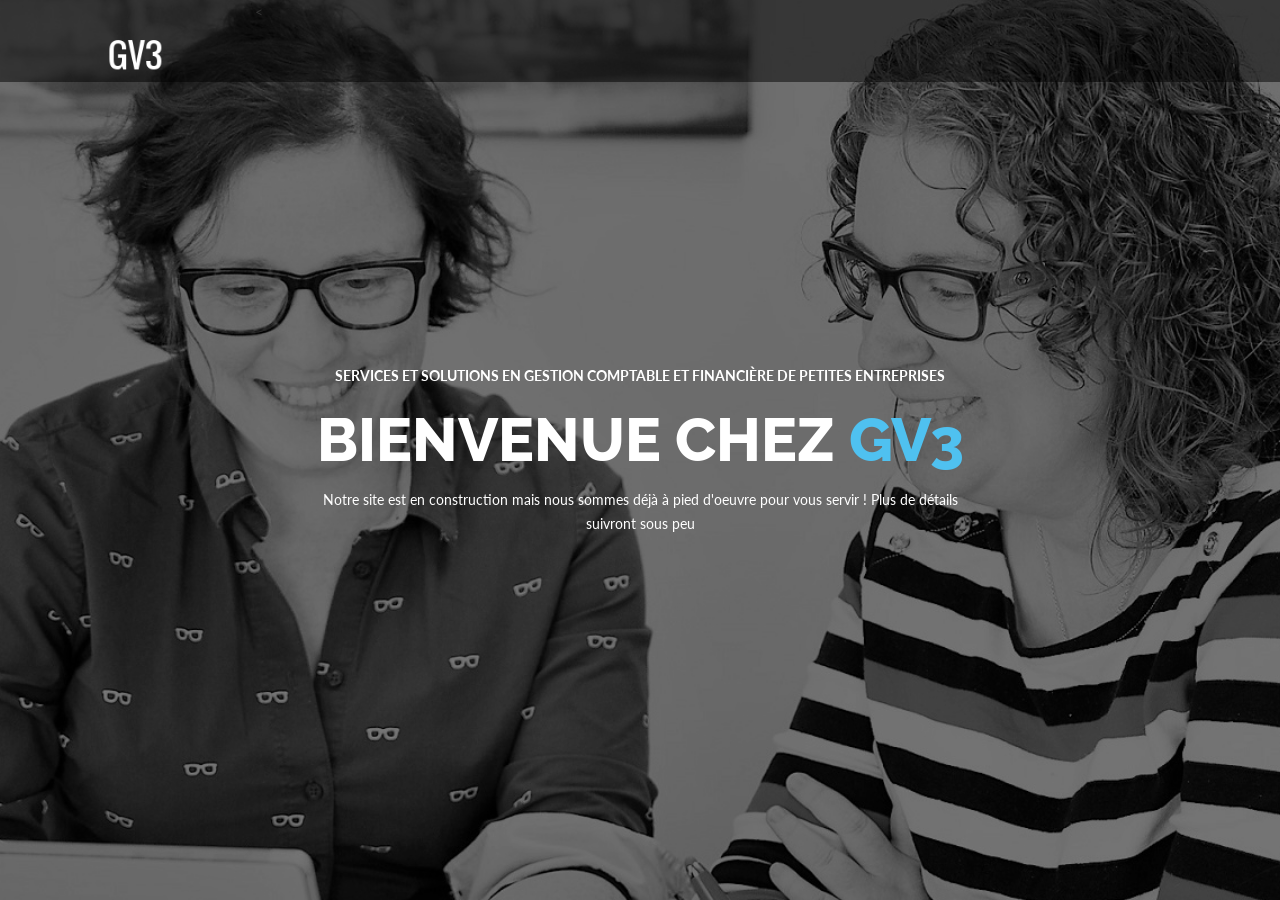
==== index.html @ 59a81e78 "Initial commit — site GV3 existant (template Corpex) Co-authored-by: Cursor <cursoragent@cursor.com>" ====
<!doctype html>
<html class="no-js" lang="en">

<head>
    <meta charset="utf-8">
    <meta http-equiv="x-ua-compatible" content="ie=edge">
    <title>GV3</title>
    <meta name="description" content="">
    <meta name="viewport" content="width=device-width, initial-scale=1">
    <!-- favicon -->
    <link rel='shortcut icon' type='image/x-icon' href='images/logo/favicon.ico' />
    <link rel="apple-touch-icon" href="apple-touch-icon.png">
    <!-- Place favicon.ico in the root directory -->
    <!-- All css files are included here. -->
    <!-- Bootstrap fremwork main css -->
    <link rel="stylesheet" href="css/bootstrap.min.css">
    <!-- This core.css file contents all plugings css file. -->
    <link rel="stylesheet" href="css/core.css">
    <!-- icofont -->
    <link rel="stylesheet" href="css/icofont.css">
    <!-- Theme shortcodes/elements style -->
    <link rel="stylesheet" href="css/shortcode/shortcodes.css">
    <!-- Theme main style -->
    <link rel="stylesheet" href="style.css">
    <!-- Responsive css -->
    <link rel="stylesheet" href="css/responsive.css">
    <!-- User style -->
    <link rel="stylesheet" href="css/custom.css">
    <!-- Modernizr JS -->
    <script src="js/vendor/modernizr-2.8.3.min.js"></script>
</head>

<body>
    <!--[if lt IE 8]>
        <p class="browserupgrade">You are using an <strong>outdated</strong> browser. Please <a href="http://browsehappy.com/">upgrade your browser</a> to improve your experience.</p>
    <![endif]-->  

    <!-- Body main wrapper start -->
    <div class="wrapper">
        <!-- Start of header area -->
        <header id="header" class="top-header-area transparent-header headroom headroom--pinned">
            <div class="header-area">
                <div class="container hidden-xs">
                    <div class="row hidden-xs">
                        <div class="col-md-2 col-sm-12">
                            <div class="logo">
                                <a href="index.html"><img src="images/logo/1.png" alt="logo"></a>
                            </div>
                        </div>
                        <div class="col-md-8 col-sm-10">
                            <
                <!-- mobile-menu-area start -->
                <div class="mobile-menu-area hidden-md hidden-lg hidden-sm">
                    <div class="fluid-container">
                        <div class="mobile-menu clearfix">
                            <nav id="mobile_dropdown">
                                <ul>
                                    <li><a href="index.html">Home</a>
                                        <ul>
                                            <li><a href="index-animation-text-2.html">animation text 2</a></li>
                                            <li><a href="index-animation-text.html">animation text</a></li>
                                            <li><a href="index-fixed-img.html">fixed img</a></li>
                                            <li><a href="index-parallax.html">parallax</a></li>
                                            <li><a href="index-youtube-video-bg-overlay.html">youtube video bg overlay</a></li>
                                            <li><a href="index-youtube-video-bg.html">youtube video bg</a></li>
                                        </ul>
                                    </li>
                                    <li><a href="blog-details.html">blog</a>
                                        <ul>
                                            <li><a href="blog-grid.html">blog grid</a>
                                                <ul>
                                                    <li><a href="blog-four-column.html">blog four column</a></li>
                                                    <li><a href="blog-three-column.html">blog three column</a></li>
                                                    <li><a href="blog-two-column.html">blog two column</a></li>
                                                </ul>
                                            </li>
                                            <li><a href="blog-details.html">blog details</a>
                                                <ul>
                                                    <li><a href="blog-details-both-sidebar.html">blog details both sidebar</a></li>
                                                    <li><a href="blog-details-full-width.html">blog details full width</a></li>
                                                    <li><a href="blog-details-left-sidebar.html">blog details left sidebar</a></li>
                                                    <li><a href="blog-details-right-sidebar.html">blog details right sidebar</a></li>
                                                </ul>
                                            </li>
                                        </ul>
                                    </li>
                                    <li><a href="#">Pages</a>
                                        <ul>
                                            <li><a href="about.html">ABOUT US</a></li>
                                            <li><a href="portfolio.html">PORTFOLIO</a></li>
                                            <li><a href="blog-grid.html">blog grid</a></li>
                                            <li><a href="blog-details.html">BLOG details</a></li>
                                            <li><a href="contact.html">CONTACT</a></li>
                                            <li><a href="contact-2.html">contact 2</a></li>
                                            <li><a href="about.html">about</a></li>
                                            <li><a href="service.html">service</a></li>
                                        </ul>
                                    </li>
                                    <li><a href="portfolio.html">Portfolio</a>
                                        <ul>
                                            <li><a href="portfolio-two-column.html">2 Columns</a></li>
                                            <li><a href="portfolio-three-column.html">3 Columns</a></li>
                                            <li><a href="portfolio-four-column.html">4 Columns</a></li>
                                            <li><a href="portfolio.html">portfolio</a></li>
                                        </ul>                                   
                                    </li>
                                    <li><a href="contact.html">Contact</a>
                                        <ul>
                                            <li><a href="contact-2.html">contact 2</a></li>
                                        </ul>
                                    </li>
                                </ul>
                            </nav>
                        </div>  
                    </div>
                </div>
                <!-- mobile-menu-area end --> 
            </div>
        </header>
        <!-- End of header area -->
        <!-- Start of slider area -->
        <div id="cx-slider" class="cx-slider-area">
            <div class="cx-sliders fixed-img-slider">
                <div class="single-slider height-100 sbg-3" data-black-overlay="4">
                    <div class="slider-content">
                        <div class="container">
                            <div class="row">
                                <div class="col-md-12">
                                    <div class="slide-content text-center text-white">
                                        <h4>SERVICES ET SOLUTIONS EN GESTION COMPTABLE ET FINANCI&Egrave;RE DE PETITES ENTREPRISES</h4>
                                        <h1>BIENVENUE CHEZ<span class="text-theme"> GV3</span></h1>
                                        <p>Notre site est en construction mais nous sommes d&eacute;j&agrave; &agrave; pied d'oeuvre pour vous servir ! Plus de d&eacute;tails suivront sous peu</p>
                                        
                                    </div>
                                </div>
                            </div>
                        </div>
                    </div>
                </div>
            </div>
            
        <!-- End of slider area -->
        
        
    </div>
    <!-- Body main wrapper end -->
    <!-- End footer content area -->
    <!-- Start back to top area -->
    <div class="hidden-xs" id="back-top"><i class="fa fa-angle-up"></i></div>
    <!-- Placed js at the end of the document so the pages load faster -->
    <!-- jquery latest version -->
    <script src="js/vendor/jquery-1.12.1.min.js"></script>
    <!-- Bootstrap framework js -->
    <script src="js/bootstrap.min.js"></script>
    <!-- All js plugins included in this file. -->
    <script src="js/plugins.js"></script>
    <!-- owl carousel -->
    <script src="js/owl.carousel.min.js"></script>
    <!-- elevateZoom -->
    <script src="js/jquery.elevateZoom-3.0.8.min.js"></script>
    <!-- headroom js -->
    <script src="js/headroom.js"></script>
    <script src="js/jQuery.headroom.js"></script>
    <!-- waypoints js -->
    <script src="js/waypoints.min.js"></script>
    <!-- Main js file that contents all jQuery plugins activation. -->
    <script src="js/main.js"></script>

</body>

</html>
---- css/core.css ----
/*------------------------------------------------------------------------------

	Template Name: Corpex - Corporate HTML Template 
    Template URI: http://hastech.com
    Description: This is Corporate template
    Author: hastech
    Author URI: http://hastech.com
    Version: 1.0

	Note: This core style file includes all external plugins css file.

-------------------------------------------------------------------------------*/

@import url("font-awesome.min.css");
@import url("plugins/animate.css");
@import url("plugins/meanmenu.css");
@import url("plugins/jquery.yu2fvl.css");
@import url("plugins/jquery.mb.YTPlayer.min.css");
@import url("plugins/animate-slider.css");
@import url("plugins/meanmenu.css");
@import url("shortcode/default.css");
@import url('https://fonts.googleapis.com/css?family=Lato:300,300i,400,700|Raleway:400,400i,500,600,700,800');

@import url("plugins/owl.carousel.css");
@import url("plugins/owl.theme.default.min.css");
---- css/shortcode/shortcodes.css ----
/*

Template:  
Author: 
Version: 1
Design and Developed by: 

Note: This is Short code style file. All Short code related style included in this file. 

*/

@import url("header.css");
@import url("slider.css");
@import url("footer.css");
---- style.css ----
/*-----------------------------------------------------------------------------------

    Template Name: Corpex - Corporate HTML Template 
    Template URI: http://hastech.com
    Description: This is Corporate template
    Author: hastech
    Author URI: http://hastech.com
    Version: 1.0

-----------------------------------------------------------------------------------
    
    CSS INDEX
    ===================
  01. Promo Style
  02. Breadcrumb Style
  03. Header area
  04. Search Area
  05. Animation Single
  06. Subscribe Area
  07. Portfolio Area
  08. Funfact Area
  09. Team Area
  10. Testimonial Area
  11. Brand Area
  12. Priceing Table
  13. Video Bg Area
  14. Blog Area
  15. Our Contact Area
  16. Quality Area
  18. Blog Details
  19. Contact Style 2




-----------------------------------------------------------------------------------*/

/*
    font-family: 'Lato', sans-serif;
    font-family: 'Raleway', sans-serif;
*/


/*----------------------------------------
  01. Promo Style
----------------------------------------*/
@media (min-width:1220px){.container{width:1200px}}
.single-promo i{
  color: #00a9da;
  display: block;
  font-size: 30px;
  font-weight: normal;
  margin-bottom: 20px;
}
.single-promo h3 {
  padding-bottom: 15px;
  position: relative;
}
.single-promo h3::before {
  background: #00a9da none repeat scroll 0 0;
  bottom: 0;
  content: "";
  height: 2px;
  position: absolute;
  width: 70px;
}
.single-promo.text-center h3::before {
  left: 0;
  right: 0;
  margin: auto;
}
.single-promo.text-right h3::before {
  left: auto;
  right: 0; 
}
.cd-headline span b{
  font-weight: 800;
  text-transform: uppercase;
}
/*Call to action*/
.action-box-button a.button span {
  font-size: 13px;
  padding: 11px 12px;
}
/*--------------------
  02. Breadcrumb Style
---------------------*/
.breadcrumb-list > li {
  display: inline-block;
  float: none;
  margin-left: 22px;
  position: relative;
}
.breadcrumb-list > li::after {
  color: #ffffff;
  content: "/";
  left: -14px;
  position: absolute;
  top: 2px;
}
.breadcrumb-list > li:first-child {
  margin-left: 0;
}
.breadcrumb-list > li:first-child::after {
  content: "";
}
.breadcrumb-list > li > a {
  color: #ffffff;
}
/*------------------------------------
  Custom content all   
 ------------------------------------*/
.boxed-layout .wrapper {
  box-shadow: -3px 0 50px -2px rgba(0, 0, 0, 0.14);
  margin: auto;
  position: relative;
  width: 1240px;
}
.boxed-layout .sticky {
  left: auto;
  margin: auto;
  width: 1240px;
}
/*------------
  03. Header area
---------------*/
.logo a {
  display: block;
  margin-top: 25px;
}
/*----------------
  04. Search Area
---------------------*/
.service-inner i {
  color: #4fc1f0;
  font-size: 42px;
  line-height: 32px;
  margin-bottom: 10px;
}
.service-inner h3 {
  color: #3e3e3e;
  font-family: raleway;
  font-size: 14px;
  font-weight: 700;
  line-height: 30px;
  margin-bottom: 0;
  margin-top: 10px;
  padding: 10px 0 5px;
  text-transform: uppercase;
}
.service-inner {
  position: relative;
  z-index: 1;
  padding: 45px 25px 32px;
}
.single-service {
  background: rgba(0, 0, 0, 0.03) none repeat scroll 0 0;
  margin: 15px 0;
  transition: all 0.3s ease 0s;
}
.single-service:hover{
  background: #4fc1f0 none repeat scroll 0 0;
  transition: 0.3s;
}
.single-service i , .single-service h3 , .single-service p{
  transition: 0.3s;
}
.single-service:hover i , .single-service:hover h3 , .single-service:hover p{
  color: #fff;
}
.service-inner::before {
  background: rgba(0, 0, 0, 0) url("images/icons/portfolio-arow-3.png") no-repeat scroll 0 0 / 100% auto;
  content: "";
  height: 30px;
  left: 15px;
  opacity: 0;
  position: absolute;
  right: 15px;
  top: 0px;
  transition: all 0.3s ease 0s;
}
.service-inner::after {
  background: rgba(0, 0, 0, 0) url("images/icons/portfolio-arow-4.png") no-repeat scroll 0 0 / 100% auto;
  content: "";
  height: 30px;
  left: 15px;
  opacity: 0;
  position: absolute;
  right: 15px;
  bottom:-15px;
  transition: all 0.3s ease 0s;
}
.single-service:hover .service-inner::before{
  top: 15px;
  opacity: 1;
}
.single-service:hover .service-inner::after{
  bottom: 2px;
  opacity: 1;
}
.cx-services{
  margin-top: 20px;
  margin-bottom: 35px;
}
/*End Service area*/
/*---------------------
  05. Animation Single
-----------------------*/
.desert-banner{
  position: relative;
}
.desert-banner::before, .desert-banner::after {
  bottom: 15px;
  content: "";
  left: 15px;
  position: absolute;
  right: 15px;
  top: 15px;
  transition: transform 0.4s ease 0s, -webkit-transform 0.4s ease 0s;
}
.desert-banner:before {
  border-bottom: 1px solid #ffffff;
  border-top: 1px solid #ffffff;
  -webkit-transform: scale(0, 1);
  transform: scale(0, 1);
}
.desert-banner:hover:before {
  z-index: 12;
}
.desert-banner:hover:after {
  z-index: 22;
}
.desert-banner:hover:before,
.desert-banner:hover:after {
  opacity: 1;
  -ms-filter: "progid:DXImageTransform.Microsoft.Alpha(Opacity=100)";
  -webkit-transform: scale(1);
  transform: scale(1);
}
.desert-banner:after {
  border-left: 1px solid #ffffff;
  border-right: 1px solid #ffffff;
  -webkit-transform: scale(1, 0);
  transform: scale(1, 0);
}
/*new */
.desert-banner-remov{
  position: relative;
  z-index: 99;
}
.desert-banner-remov::before, .desert-banner-remov::after{
  bottom: 15px;
  content: "";
  left: 15px;
  position: absolute;
  right: 15px;
  top: 15px;
  transition: transform 0.4s ease 0s, -webkit-transform 0.4s ease 0s;
}
.desert-banner-remov:after {
  border-left: 1px solid #4fc1f0;
  border-right: 1px solid #4fc1f0;
  -webkit-transform: scale(1, 0);
  transform: scale(1, 0);
  z-index: 99;
}
.desert-banner-remov:before {
  border-bottom: 1px solid #4fc1f0;
  border-top: 1px solid #4fc1f0;
  -webkit-transform: scale(0, 1);
  transform: scale(0, 1);
}
.desert-banner-remov:hover::before {
  opacity: 1;
  transform: scale(0.88, 1);
  z-index: 100;
}
.desert-banner-remov:hover:after{
  opacity: 1;
  transform: scale(1, 0.84);
  z-index: 100;
}
.cx-single-skill .progress {
  background: #c1c1c1 none repeat scroll 0 0;
  border-radius: 3px;
  box-shadow: none;
  height: 10px;
  margin-bottom: 8px;
  overflow: visible;
}
.cx-single-skill {
  overflow: hidden;
}

.cx-single-skill .pen-lable {
  color: #3e3e3e;
  font-family: lato;
  font-weight: 700;
  line-height: 24px;
  position: absolute;
  right: 0;
  top: -28px;
  font-size: 12px;
}
.cx-single-skill .progress-bar{
  background-color: #4fc1f0;
  border-radius: 3px;
  box-shadow: none;
  position: relative;
}
.cx-skill h3 {
  font-size: 24px;
  font-weight: 800;
  line-height: 24px;
  margin-bottom: 20px;
  padding-bottom: 20px;
  text-transform: uppercase;
}
.cx-single-skill p {
  font-family: raleway;
  font-size: 14px;
  font-style: normal;
  font-weight: 800;
  line-height: 24px;
  margin-bottom: 6px;
}
.cx-skill-inner .cx-single-skill + .cx-single-skill {
  margin-top: 17px;
}
.cx-about-info h3 {
  font-family: raleway;
  font-size: 24px;
  font-weight: 800;
  line-height: 24px;
  margin-bottom: 20px;
  margin-top: -3px;
  text-transform: uppercase;
}
.cx-about-info p {
  font-size: 14px;
  font-style: normal;
  line-height: 24px;
  margin-bottom: 35px;
}

/*--------------------
  06. Subscribe Area
----------------------*/
.cx-sub-form-wrap form input[type="email"] {
  background: transparent none repeat scroll 0 0;
  border: 1px solid #a5a5a5;
  color: #3e3e3e;
  font-family: lato;
  font-style: italic;
  font-weight: 300;
  height: 45px;
  line-height: 45px;
  padding: 0 200px 0 30px;
  width: 100%;
}
.cx-sub-form-wrap form input[type="submit"] {
  background: #4fc1f0 none repeat scroll 0 0;
  border: medium none;
  color: #fff;
  font-size: 14px;
  height: 45px;
  padding: 0 45px;
  position: absolute;
  right: 0;
  text-transform: uppercase;
  top: 0;
}
.cx-sub-form-wrap form {
  position: relative;
}
.cx-sub-form-wrap {
  padding: 0 70px;
}
/*Social share area*/
.social-wrap ul li a {
  border: 1px solid #999999;
  color: #3e3e3e;
  display: block;
  font-size: 24px;
  height: 40px;
  line-height: 40px;
  width: 40px;
  text-align: center;
}
.social-wrap ul li a:hover {
  border: 1px solid #4fc1f0;
  background: #4fc1f0;
  color: #fff;
}
.social-wrap ul li {
  display: inline-block;
  margin: auto 38px;
}
.social-wrap ul li:first-child {
  margin-left: 0;
}
.social-wrap ul li:last-child {
  margin-right: 0;
}
/*---------------------
  07. Portfolio Area
----------------------*/
.cx-portfolio {
  position: relative;
  transition: all 0.3s ease 0s;
}
.cx-portfolio-inner .col-md-3 {
  margin-bottom: 30px;
}
.cx-portfolio-inner .col-md-6 {
  margin-bottom: 30px;
}
.cx-portfolio:hover {
  box-shadow: 0 2px 6px 1px rgba(0, 0, 0, 0.16), 0 2px 10px 0 rgba(0, 0, 0, 0.12);
}
.cx-port-back {
  background: rgba(80, 193, 240, 0.6) none repeat scroll 0 0;
  height: 100%;
  left: 0;
  opacity: 0;
  position: absolute;
  text-align: center;
  top: 0;
  transition: all 0.3s ease 0s;
  visibility: hidden;
  width: 100%;
}
.cx-portfolio:hover .cx-port-back{
  opacity: 1;
  visibility: visible;
}
.cx-port-inner {
  left: 0;
  margin: auto;
  position: absolute;
  right: 0;
  top: 50%;
  transform: translateY(-50%) scale(0.5);
  transition: all 0.3s ease 0s;
  opacity: 0;
}
.cx-portfolio:hover .cx-port-inner{
  transform: translateY(-50%) scale(1);
  opacity: 1;
}  
.cx-port-action a {
  background: #fff none repeat scroll 0 0;
  display: inline-block;
  font-size: 18px;
  height: 40px;
  line-height: 40px;
  margin: auto 5px;
  width: 40px;
}
.cx-port-action a:hover {
  background: #4FC1F0 none repeat scroll 0 0;
  color: #fff;
}
.cx-port-inner p {
  color: #fff;
  font-family: raleway;
  font-weight: 600;
  margin-bottom: 0;
  margin-top: 20px;
  text-transform: uppercase;
}
.cx-port-arrow::before {
  background: rgba(0, 0, 0, 0) url("images/icons/portfolio-arow-3.png") no-repeat scroll 0 0 / 100% auto;
  content: "";
  height: 30px;
  left: 15px;
  opacity: 0;
  position: absolute;
  right: 15px;
  top: 0px;
  transition: all 0.3s ease 0s;
}
.cx-port-arrow::after {
  background: rgba(0, 0, 0, 0) url("images/icons/portfolio-arow-4.png") no-repeat scroll 0 0 / 100% auto;
  content: "";
  height: 30px;
  left: 15px;
  opacity: 0;
  position: absolute;
  right: 15px;
  bottom:-15px;
  transition: all 0.3s ease 0s;
}
.cx-portfolio:hover .cx-port-arrow::before{
  top: 15px;
  opacity: 1;
}
.cx-portfolio:hover .cx-port-arrow::after{
  bottom: 2px;
  opacity: 1;

}
.cx-portfolio-inner .col-md-4 {
  margin-bottom: 30px;
}
.cx-port-filter-nav li {
  color: #3e3e3e;
  display: inline-block;
  font-size: 12px;
  height: 40px;
  line-height: 40px;
  padding: 0 22px;
  text-transform: uppercase;
  cursor: pointer;
  transition: 0.3s;
}
.cx-port-filter-nav {
  border: 1px solid #ddd;
  display: inline-block;
}
.cx-port-filter-nav li + li {
  border-left: 1px solid #ddd;
}
.cx-port-filter-nav li:hover, .cx-port-filter-nav li.is-checked{
  color: #4fc1f0;
}
/*  pagination
-----------------*/
.cx-pagination > li > a:hover , .cx-pagination > li > a:focus {
  background-color: #00aeef;
  border-color: #00aeef;
  color: #fff;
  z-index: 2;
}
.cx-pagination > li:first-child > a{
  margin-left: 0;
}
.cx-pagination > .active > a , .cx-pagination > .active > a:hover, .cx-pagination > .active > a:focus{
  background-color: #00aeef;
  border-color: #00aeef;
  color: #fff;
  cursor: default;
  z-index: 3;
}
.cx-pagination > li{
    display: inline-block;
}
.cx-pagination > li > a {
  background-color: #fff;
  border: 1px solid #00aeef;
  color: #555555;
  display: block;
  font-family: lato;
  font-size: 12px;
  font-weight: 400;
  height: 30px;
  line-height: 27px;
  margin: 0 5px;
  text-align: center;
  text-transform: uppercase;
  width: 30px;
}
/* End pagination
------------------*/
.cx-bradcaump-area {
  padding-bottom: 147px;
  padding-top: 180px;
}
.brd-separetor {
  padding: 0 3px;
}
/*---------------------
  08. Funfact Area
----------------------*/
.single-fact .fact-icon i {
  color: #4fc1f0;
  font-size: 50px;
}
.single-fact .fact-icon {
  margin-bottom: 30px;
}
.single-fact .fact-count .count {
  color: #3e3e3e;
  font-family: lato;
  font-size: 30px;
  font-weight: 700;
  line-height: 24px;
  margin-bottom: 20px;
}
.single-fact p {
  color: #3e3e3e;
  font-size: 12px;
  line-height: 13px;
  text-transform: uppercase;
  font-family: raleway;
  font-weight: 700;
}
/*------------------
  End funfact-area
---------------------*/
/*-----------------
  09. Team Area
-------------------*/
.cx-team-front {
  position: relative;
}
.team-front-title {
  background: #f7f7f7 none repeat scroll 0 0;
  bottom: 0;
  left: 0;
  padding: 28px 0 25px;
  position: absolute;
  text-align: center;
  transition: all 0.3s ease 0s;
  width: 100%;
  transform: translateY(2px);
  visibility: visible;
  opacity: 1;
}
.single-team:hover .team-front-title {
  transform: translateY(91px);
  visibility: hidden;
  opacity: 0;
}
.single-team{
  overflow: hidden;
}
.team-front-title h4, .team-back-title h4 {
  font-size: 12px;
  text-transform: uppercase;
  margin-top: 0;
}
.team-front-title p {
  margin-bottom: 0;
}
.team-front-title h4 a, .team-back-title h4 a{
  color: #3e3e3e;
}
.team-front-title p, .cx-team-back-inner .team-back-title p {
  font-family: raleway;
  font-size: 10px;
  font-weight: 600;
  color: #4fc1f0;
  text-transform: uppercase;
}
.cx-team-back {
  background: rgba(80, 193, 240, 0.6) none repeat scroll 0 0;
  height: 100%;
  left: 0;
  opacity: 0;
  position: absolute;
  text-align: center;
  top: 0;
  transform: translateY(-10%);
  transition: all 0.3s ease 0s;
  visibility: hidden;
  width: 100%;
}
.single-team:hover .cx-team-back {
  transform: translateY(0%);
  opacity: 1;
  visibility: visible;
}
.single-team {
  position: relative;
  transition: 0.3s;
}
.cx-team-back-inner {
  background: #ddd none repeat scroll 0 0;
  position: relative;
  top: 50%;
  transform: translateY(-50%);
}
.cx-team-back-inner::before {
  background: rgba(0, 0, 0, 0) url("images/team/icon/team-arow-1.png") no-repeat scroll 0 0 / 100% auto;
  content: "";
  height: 30px;
  left: 15px;
  opacity: 0;
  position: absolute;
  right: 15px;
  top: 0px;
  transition: all 0.3s ease 0s;
}
.cx-team-back-inner::after {
  background: rgba(0, 0, 0, 0) url("images/team/icon/team-arow-2.png") no-repeat scroll 0 0 / 100% auto;
  content: "";
  height: 30px;
  left: 15px;
  opacity: 0;
  position: absolute;
  right: 15px;
  bottom:-15px;
  transition: all 0.3s ease 0s;
}
.single-team:hover .cx-team-back-inner::before{
  top: 15px;
  opacity: 1;
}
.single-team:hover .cx-team-back-inner::after{
  bottom: 0px;
  opacity: 1;
}
.team-social ul li {
  display: inline-block;
  margin: auto 5px;
}
.team-social ul li a {
  border: 1px solid #e1e1e1;
  color: #aaa;
  display: block;
  height: 30px;
  line-height: 28px;
  text-align: center;
  width: 30px;
}
.team-social ul li a:hover {
  border: 1px solid #e1e1e1;
  color: #4fc1f0;
}
.cx-team-back-inner {
  background: #f7f7f7 none repeat scroll 0 0;
  height: 180px;
  position: relative;
  top: 50%;
  transform: translateY(-50%);
  transition: all 0.3s ease 0s;
}
.single-team:hover .cx-team-back-inner {
  transform: translateY(-50%);
}
.team-back-title {
  margin-bottom: 22px;
}
.single-team:hover {
  box-shadow: 0 2px 6px 1px rgba(0, 0, 0, 0.16), 0 2px 10px 0 rgba(0, 0, 0, 0.12);
}
/* Team Area
----------------------*/
.cx-team-title h2.team-title {
  font-size: 18px;
  font-weight: 800;
  margin-bottom: 12px;
  margin-top: 0;
}
.cx-team-title h5.team-post {
  color: #4fc1f0;
  font-size: 10px;
  font-weight: 600;
  line-height: 20px;
  margin-bottom: 38px;
  margin-top: 0;
  text-transform: uppercase;
}
.cx-team-title p.team-details-1 {
  margin-bottom: 24px;
}
.cx-team-title p.team-details-2 {
  margin-bottom: 48px;
}
.cx-team-title p {
  font-size: 14px;
  font-weight: 400;
}
.social-wrap ul li {
  margin: auto 15px;
}
/* End team-area
--------------------*/
/*---------------------
  10. Testimonial Area
-----------------------*/
.reviewer-thumb {
  background: #4fc1f0 none repeat scroll 0 0;
  border-radius: 100%;
  height: 65px;
  margin: auto;
  padding: 3px;
  width: 65px;
}
.single-testimonial h4 {
  color: #fff;
  font-size: 16px;
  line-height: 24px;
  margin: 15px 0 0;
  text-transform: uppercase;
}
.single-testimonial span {
  color: #57bbe4;
  font-size: 12px;
  text-transform: uppercase;
}
.single-testimonial p {
  color: #fff;
  font-size: 16px;
  font-style: italic;
  font-weight: 300;
  margin-bottom: 0;
  margin-top: 15px;
}
.cx-dot-style.owl-theme .owl-dots .owl-dot span {
  backface-visibility: visible;
  background: #fff none repeat scroll 0 0;
  border-radius: 0px;
  display: block;
  height: 20px;
  margin: 40px 5px 0;
  transition: 0.3s;
  width: 2px;
}
.cx-dot-style.owl-theme .owl-dots .owl-dot.active span {
  background: #4fc1f0 none repeat scroll 0 0;
  transform: scaleY(1.4);
}
/*---------------
  11. Brand Area
-----------------*/
.cx-brand-wrap .col-2{
  width: 100%;
}
.cx-brand-wrap.owl-carousel .owl-item img {
  margin: auto;
  width: inherit;
}
/*------------------
  12. Priceing Table
--------------------*/
.cx-price-head {
  background: #999999 none repeat scroll 0 0;
  padding: 15px 0;
}
.cx-price-title {
  color: #fff;
  font-size: 24px;
  line-height: 24px;
  margin: 0;
  text-transform: uppercase;
}
.cx-price-head {
    background: #999999 none repeat scroll 0 0;
}
.cx-price-box p {
  color: #4fc1f0;
  display: inline-block;
  font-family: lato;
  font-size: 36px;
  font-weight: 700;
  line-height: 24px;
  margin-bottom: 12px;
  position: relative;
}
.cx-price-box p sup {
  font-size: 14px;
  position: absolute;
  right: -9px;
  top: -2px;
}
.cx-price-box {
  background: #4fc1f0 none repeat scroll 0 0;
  border-radius: 100%;
  height: 120px;
  margin: 16px auto auto;
  padding: 2px;
  width: 120px;
}
.cx-price-box span {
  display: block;
  font-weight: 700;
  text-transform: uppercase;
}
.cx-price-box .global-table {
  background: #fff none repeat scroll 0 0;
  border-radius: 100%;
  padding: 6px;
}
.cx-price-box .global-table .global-cell {
  background: #fff none repeat scroll 0 0;
  border: 1px solid #4fc1f0;
  border-radius: 100%;
}
.cx-price-body {
  background: #f7f7f7 none repeat scroll 0 0;
  padding-bottom: 30px;
  padding-top: 75px;
}
.cx-price-head {
  background: #989898 none repeat scroll 0 0;
  height: 120px;
  position: relative;
  z-index: 9;
}
.cx-price-body ul li {
  font-size: 14px;
  line-height: 20px;
  padding: 5px 0;
}
.cx-price-btn {
  background: #fff none repeat scroll 0 0;
  border: medium none;
  color: #333;
  font-family: raleway;
  font-weight: 700;
  height: 50px;
  line-height: 50px;
  margin-top: 30px;
  padding: 0 65px;
  position: relative;
  text-align: center;
  text-transform: uppercase;
  transition: all 0.6s ease 0s;
}
.cx-price-btn::before {
  content: url("images/icons/btn-arrow-1.png");
  left: 0;
  opacity: 1;
  position: absolute;
  right: 0;
  top: -20px;
}
.cx-price-btn::after {
  bottom: -21px;
  content: url("images/icons/btn-arrow-2.png");
  left: 0;
  opacity: 1;
  position: absolute;
  right: 0;
}
.cx-priceing-box:hover .cx-price-btn {
  background: #66ccff;
  color: #fff;
}
.cx-priceing-box:hover .cx-price-btn::before {
  content: url("images/icons/btn-arrow-hover-1.png");
  left: 0;
  opacity: 1;
  position: absolute;
  right: 0;
  top: -8px;
}
.cx-priceing-box:hover .cx-price-btn::after {
  bottom: -9px;
  content: url("images/icons/btn-arrow-hover-2.png");
  left: 0;
  opacity: 1;
  position: absolute;
  right: 0;
}
.cx-priceing-box:hover {
  box-shadow: 0 2px 6px 1px rgba(0, 0, 0, 0.16), 0 2px 10px 0 rgba(0, 0, 0, 0.12);
}
.cx-priceing-box:hover .cx-price-box .global-table .global-cell{
  background: #66ccff;
  border: 1px solid #fff;
}
.cx-priceing-box:hover .cx-price-box .global-table .global-cell{
  background: #66ccff;
}
.cx-priceing-box:hover .cx-price-box{
  background: #fff;
}
.cx-priceing-box:hover .cx-price-box .global-table{
  background: #66ccff;
}
.cx-priceing-box:hover .cx-price-box .global-table .global-cell p, .cx-priceing-box:hover .cx-price-box .global-table .global-cell span{
  color: #fff;
}
.cx-price-box p, .cx-price-box p sup, .cx-price-box, .cx-price-box span, .cx-price-box .global-table, .cx-price-box .global-table .global-cell, .cx-priceing-box:hover .cx-price-btn::after, .cx-priceing-box, .cx-price-btn::before, .cx-price-btn::after, .cx-priceing-box:hover .cx-price-btn::before, .cx-priceing-box:hover .cx-price-btn::after , .yu2fvl-close  {
  transition: all 0.3s ease 0s;
}
.standard .cx-price-head {
  background: #878787 none repeat scroll 0 0;
}
.unlimited .cx-price-head {
  background: #767676 none repeat scroll 0 0;
}
.platinum .cx-price-head {
  background: #656565 none repeat scroll 0 0;
}
/*------------------
  13. Video Bg Area
--------------------*/
.background-video-area {
    padding: 140px 0;
}
.cx-video-btn a {
  display: inline-block;
  font-size: 40px;
  margin-bottom: 20px;
}
.background-video-area .section-title p {
  color: #fff;
  font-family: lato;
  font-size: 14px;
  font-style: normal;
  font-weight: 400;
  margin: 20px 0 0;
  text-transform: uppercase;
}
.yu2fvl-close {
  background: #66ccff none repeat scroll 0 0;
  border: 0 none;
  color: #fff;
  cursor: pointer;
  height: 35px;
  position: absolute;
  right: -35px;
  top: 0;
  width: 35px;
}
.yu2fvl-close:hover {
  background: red none repeat scroll 0 0;
}
/*----------------
  14. Blog Area
-------------------*/

.cx-blog-meta ul li {
  display: inline-block;
}
.cx-blog-meta ul li + li {
  margin-left: 20px;
}
.cx-port-front a img {
  width: 100%;
}
.cx-single-blog {
  position: relative;
  transition: 0.3s;
}
.cx-blgo-head {
  position: relative;
}
.cx-blog-back {
  background: rgba(80, 193, 240, 0.6) none repeat scroll 0 0;
  height: 100%;
  left: 0;
  opacity: 0;
  position: absolute;
  text-align: center;
  top: 0;
  transition: all 0.3s ease 0s;
  visibility: hidden;
  width: 100%;
}
.cx-single-blog:hover .cx-blog-back {
  opacity: 1;
  visibility: visible;
}
.cx-blog-arrow {
  height: 100%;
  position: relative;
  width: 100%;
}
.cx-blog-inner {
  left: 0;
  margin: auto;
  opacity: 0;
  position: absolute;
  right: 0;
  top: 50%;
  transform: translateY(-50%) scale(0.5);
  transition: all 0.3s ease 0s;
}
.cx-single-blog:hover .cx-blog-inner {
  opacity: 1;
  transform: translateY(-50%) scale(1);
}
.cx-blog-arrow::before {
  background: rgba(0, 0, 0, 0) url("images/icons/portfolio-arow-3.png") no-repeat scroll 0 0 / 100% auto;
  content: "";
  height: 30px;
  left: 15px;
  opacity: 0;
  position: absolute;
  right: 15px;
  top: 0px;
  transition: all 0.3s ease 0s;
}
.cx-blog-arrow::after {
  background: rgba(0, 0, 0, 0) url("images/icons/portfolio-arow-4.png") no-repeat scroll 0 0 / 100% auto;
  content: "";
  height: 30px;
  left: 15px;
  opacity: 0;
  position: absolute;
  right: 15px;
  bottom:-15px;
  transition: all 0.3s ease 0s;
}
.cx-single-blog:hover .cx-blog-arrow::before{
  top: 15px;
  opacity: 1;
}
.cx-single-blog:hover .cx-blog-arrow::after{
  bottom: 0px;
  opacity: 1;
}
.cx-blog-body h2 a {
  color: #3e3e3e;
  display: block;
  font-family: raleway;
  font-size: 12px;
  font-weight: 700;
  line-height: 18px;
  text-transform: uppercase;
}
.cx-blog-body span {
  color: #3e3e3e;
  display: block;
  font-size: 12px;
  font-weight: 700;
  line-height: 18px;
  margin-bottom: 12px;
  text-transform: uppercase;
}
.cx-blog-body p {
  color: #3e3e3e;
  font-size: 14px;
  font-weight: 400;
  line-height: 24px;
  margin-bottom: 20px;
}
.cx-blog-meta li a {
  color: #3e3e3e;
  font-size: 12px;
  font-weight: 700;
  line-height: 18px;
}
.cx-blog-meta li a i {
  color: #4fc1f0;
  font-size: 14px;
  line-height: 24px;
  margin-right: 10px;
}
.cx-blog-body h2 {
  margin-top: 25px;
}
/*---------------------
  15. Our Contact Area
-----------------------*/
.cx-contact-form input[type=text], .cx-contact-form input[type=email], .cx-contact-form input[type=password] , .cx-contact-form textarea{
  -moz-border-bottom-colors: none;
  -moz-border-left-colors: none;
  -moz-border-right-colors: none;
  -moz-border-top-colors: none;
  background: transparent none repeat scroll 0 0;
  border-color: -moz-use-text-color -moz-use-text-color #666;
  border-image: none;
  border-style: none none solid;
  border-width: medium medium 1px;
  color: #fff;
  font-size: 16px;
  height: 35px;
  line-height: 35px;
  padding-left: 30px;
  width: 100%;
  position: relative;
}
.cx-contact-form textarea {
  min-height: 120px;
  resize: none;
  width: 100%;
}
 /* Start Input type placeholder test styling*/
::-webkit-input-placeholder {
  color: #fff;
  opacity: 1;
}
:-moz-placeholder { /* Firefox 18- */
 color: #fff;
 opacity: 1;  
}
::-moz-placeholder {  /* Firefox 19+ */
 color: #fff; 
 opacity: 1; 
}
:-ms-input-placeholder {  
  color: #fff; 
  opacity: 1; 
}
.cx-sub-form-wrap input::-webkit-input-placeholder {
  color: #000;
  opacity: 1;
}
.cx-sub-form-wrap input:-moz-placeholder { /* Firefox 18- */
  color: #000;
  opacity: 1;  
}
.cx-sub-form-wrap input::-moz-placeholder {  /* Firefox 19+ */
  color: #000; 
  opacity: 1; 
}
.cx-sub-form-wrap input:-ms-input-placeholder {  
  color: #000; 
  opacity: 1; 
}
/* End Input type placeholder test styling*/
.single-input {
  margin-bottom: 50px;
  position: relative;
}
.single-input::before {
  color: #fff;
  font-family: icofont;
  font-size: 16px;
  left: 0;
  position: absolute;
  top: 50%;
  transform: translateY(-50%);
}
.single-input.name::before {
  content: "\edd4";
}
.single-input.email::before {
  content: "\f092";
}
.single-input.message::before {
  content: "\efe6";
  top: 7px;
  transform: none;
}
.one-half {
  float: left;
  width: 50%;
}
.one-half.left {
  padding-right: 15px;
}
.one-half.right {
  padding-left: 15px;
}
.one-half.right.single-input::before  {
  left: 15px;
}
.cx-btn {
  background: #0099ff none repeat scroll 0 0;
  border: medium none;
  color: #fff;
  font-family: raleway;
  font-size: 13px;
  font-weight: 700;
  height: 35px;
  line-height: 35px;
  padding: 0 20px;
  text-transform: uppercase;
}
.cx-btn:hover {
  background: #006699 none repeat scroll 0 0;
}
.single-address i {
  color: #fff;
  display: inline-block;
  font-size: 24px;
  margin-bottom: 7px;
}
.single-address h4 {
  color: #fff;
  font-size: 14px;
  line-height: 28px;
  margin: 0 0 3px;
  text-transform: uppercase;
}
.single-address, .single-address a {
  color: #fff;
}
.single-address p, .single-address a {
  font-family: lato;
  font-size: 14px;
  font-weight: 400;
  line-height: 24px;
  margin: 0;
}
footer.footer-area {
  background: #333333 none repeat scroll 0 0;
  color: #fff;
  padding: 35px 0;
}
.social-share ul li {
  display: inline-block;
}
.copyright p {
  margin: 0;
}
.social-share ul li a {
  color: #fff;
  font-size: 24px;
}
.social-share ul li + li {
  margin-left: 25px;
}
.social-share ul li a:hover {
  color: #0099ff;
}
.copyright p, .copyright a {
  color: #fff;
  font-size: 13px;
  line-height: 24px;
  margin-top: 5px;
}
.copyright a {
  font-weight: 700;
}
.copyright a:hover {
  color: #0099ff;
}
/*contact page
------------------------*/

.single-address-2 a , .single-address-2 p , .single-address-right h4 {
    color: #3e3e3e;
}
.address-icon{
  background: #4fc1f0 none repeat scroll 0 0;
  border-radius: 100%;
  height: 50px;
  line-height: 54px;
  margin-right: 30px;
  margin-top: 0;
  text-align: center;
  width: 50px;
}
.single-address-right h4 {
  line-height: 16px;
}
.single-address-2 {
  display: flex;
  margin-bottom: 125px;
}
.single-address-2:last-child {
    margin-bottom: 0;
}
.single-address-2 i {
    margin: 0;
    color: #fff;
    font-size: 24px;
}
/*google map*/ 
#googleMap{height: 532px;width: 100%}

/* End contact page
------------------------*/



/*-------------------
  16. Quality Area
---------------------*/
.cx-qun-content {
  position: relative;
  z-index: 9;
}
.cx-qun-content::before {
  background: #00aeef none repeat scroll 0 0;
  bottom: 0;
  content: "";
  height: 100px;
  left: 0;
  position: absolute;
  width: 100px;
  z-index: -1;
}
.cx-qun-content::after {
  background: #00aeef none repeat scroll 0 0;
  bottom: 0;
  content: "";
  height: 100px;
  right: 0;
  position: absolute;
  width: 100px;
  z-index: -1;
}
.cx-qun-img {
  position: relative;
  padding: 5px;
}
.cx-qun-img::before {
  background: #00aeef none repeat scroll 0 0;
  top: 0;
  content: "";
  height: 100px;
  right: 0;
  position: absolute;
  width: 100px;
  z-index: -1;
}
.cx-qun-img::after {
  background: #000 none repeat scroll 0 0;
  content: "";
  height: 100%;
  left: 0;
  opacity: 0.1;
  position: absolute;
  top: 0;
  transform: scale(0);
  transition: all 0.3s ease 0s;
  width: 100%;
}
.cx-qun-content:hover .cx-qun-img::after {
  transform: scale(1);
}
.cx-section-title-2 h2.title-line {
  margin-bottom: 42px;
}
.cx-section-title-2 p {
  font-size: 14px;
  font-style: normal;
  font-weight: 400;
  line-height: 24px;
  margin-bottom: 25px;
  padding: 0;
}
.cx-quality-detail h2 {
  color: #3e3e3e;
  font-family: raleway;
  font-size: 12px;
  font-weight: 700;
  line-height: 21px;
  margin-bottom: 0;
  margin-top: 0;
  text-transform: uppercase;
}
.cx-quality-detail h4 {
  color: #3e3e3e;
  font-size: 10px;
  font-weight: 600;
  line-height: 20px;
  margin: 0;
}
/*------------------
  End quality-area
----------------------*/

/*-------------------
  17. About Us
---------------------*/
.cx-section-title-3 p.about-detail {
  margin-bottom: 23px;
}
.cx-section-title-3 p {
  padding: 0;
}
.about-btn {
  margin-top: 26px;
}
.about-btn a {
  background: #4fc1f0 none repeat scroll 0 0;
  color: #fff;
  display: block;
  font-family: raleway;
  font-size: 13px;
  font-weight: 700;
  height: 35px;
  line-height: 32px;
  text-align: center;
  text-transform: uppercase;
  width: 123px;
}
.cx-section-title-3 h2.title-line {
  margin-bottom: 25px;
}
.about-img img {
  height: 517px;
}
/*-----------------
  End about page
-------------------*/
/*Start blog grid page
---------------------*/
.cx-single-blog {
  margin-bottom: 30px;
}
.single-cmnt-input .cx-btn {
  padding: 0 35px;
}
/*End blog grid page
---------------------*/

/*-------------------
  18. Blog Details
---------------------*/
/*right side bar*/
.cx-widget-title h2 {
  font-size: 12px;
  line-height: 14px;
  margin: 0;
  position: relative;
  text-transform: uppercase;
}
.category-widget .cx-widget-title {
  margin-bottom: 7px;
}
.cx-widget-title h2::before {
  background: #4fc1f0 none repeat scroll 0 0;
  content: "";
  height: 15px;
  left: -15px;
  position: absolute;
  top: 50%;
  transform: translateY(-50%);
  width: 5px;
}
.cx-widget {
  padding-left: 15px;
}
.cx-widget-body ul li + li {
  border-top: 1px solid #f5f5f5;
}
.cx-widget-body ul li {
  height: 45px;
  line-height: 45px;
}
.cx-widget-body a {
  color: #333333;
}
.cx-widget-body a:hover {
  color: #4fc1f0;
}
.about-widget .cx-widget-title {
  margin-bottom: 17px;
}
.tags-widget .cx-widget-title {
  margin-bottom: 25px;
}
.latest-blog-widget .cx-widget-title {
  margin-bottom: 25px;
}
.tags-widget .cx-widget-body a {
  border: 1px solid #f5f5f5;
  display: inline-block;
  height: 30px;
  line-height: 26px;
  margin-bottom: 20px;
  margin-right: 10px;
  padding: 0 25px;
}
.tags-widget .cx-widget-body a:hover {
  border: 1px solid #4fc1f0;
  background: #4fc1f0;
  color: #fff;
}
.lbw-thump {
  float: left;
  width: 28.5%;
}
.lgw-info {
  float: left;
  padding-left: 30px;
  width: 71.5%;
}
.cx-date i {
  padding-right: 10px;
}
.cx-widget-body .single-lbw + .single-lbw {
  margin-top: 30px;
}
.cx-blogdeatils-meta {
  display: flex;
  justify-content: space-between;
  margin-bottom: 36px;
}
.tagandshare {
  border-bottom: 1px solid #4fc1f0;
  display: flex;
  justify-content: space-between;
  padding-bottom: 16px;
}
blockquote {
  border-left: 3px solid #4fc1f0;
  font-family: lato;
  font-size: 14px;
  font-weight: 400;
  line-height: 24px;
  margin: 30px 0 30px 50px;
  padding: 10px 20px;
}

.lgw-info span.cx-date {
  color: #3e3e3e;
  display: block;
  font-family: lato;
  font-style: italic;
  line-height: 18px;
}
.lgw-info p {
  line-height: 20px;
  margin-bottom: 8px;
}
.lgw-info a {
  line-height: 20px;
  margin-bottom: 8px;
}
.cx-blog-info {
  margin-bottom: 38px;
}
.about-widget {
  margin-bottom: 47px;
}
.category-widget {
  margin-bottom: 35px;
}
.tags-widget {
  margin-bottom: 30px;
}
.cx-blog-title h2 {
  font-family: lato;
  font-size: 18px;
  font-weight: 700;
  line-height: 18px;
  margin-bottom: 8px;
  margin-top: 49px;
  text-transform: uppercase;
}
.cx-blogdeatils-meta span.cx-blog-date {
  font-size: 12px;
  font-weight: 400;
  text-transform: uppercase;
}
/*tags*/
.tages {
  display: flex;
}
.tages ul {
  display: flex;
}
.tages ul.cx-blog-tags li a {
  color: #3e3e3e;
  font-family: lato;
  font-weight: 400;
  line-height: 24px;
  font-size: 12px;
}
.tages ul.cx-blog-tags li a:hover {
  color: #4fc1f0;
}
.tages ul.cx-blog-tags li {
  position: relative;
}
.tages ul.cx-blog-tags li + li::before {
  content: "/";
  left: 0;
  margin: 0 4px;
}
.tages span.meta-title {
  color: #555555;
  margin-right: 30px;
  font-family: raleway;
  font-weight: 700;
}
.cx-blog-share ul li a {
  color: #aaaaaa;
  display: block;
  font-size: 14px;
  transition: all 0.3s ease 0s;
  line-height: 29px;
}
.cx-blog-share ul li a:hover {
  color: #4fc1f0;
}
.cx-blog-share ul li {
  margin: 0 10px;
}
.cx-blog-share ul li:first-child {
  margin-left: 0;
}
/*contect*/
.single-comments {
  display: flex;
}
.comment-img {
  margin-right: 10px;
}
.author-inf0 h4 a {
  color: #3e3e3e;
  display: block;
  font-family: raleway;
  font-size: 13px;
  font-weight: 700;
  line-height: 11px;
  margin-bottom: 4px;
}
.author-inf0 h4 {
  margin: 0;
}
.comnt-time {
  color: #3e3e3e;
  display: inline-block;
  font-family: lato;
  font-style: italic;
  margin-bottom: 7px;
}
.comment-text {
  padding-left: 10px;
}
.reply {
  display: block;
  text-align: center;
}
.comment-text p {
  margin: 0;
}
.reply a span {
  color: #3e3e3e;
  font-size: 14px;
  margin-left: 10px;
  text-transform: lowercase;
}
.add-account input::-moz-placeholder {
  color: #3e3e3e;
  opacity: 1;
}
.single-cmnt-input textarea::-moz-placeholder {
  color: #3e3e3e;
  opacity: 1;
}
.add-account input[type="text"], .add-account input[type="email"], .add-account input[type="password"], .add-account textarea {
  border-color: -moz-use-text-color -moz-use-text-color #ddd;
  color: #3e3e3e;
  border-color: #ddd;
}
.add-account textarea {
  min-height: 110px;
}
.add-account .message textarea {
  min-height: 125px;
}
.comment-level-2 {
  margin: 45px 0 50px 100px;
}
/*--------------------
  End blog details page
----------------------*/

/*-------------------
  19. Contact Style 2
----------------------*/
.contact-style-2 .address-icon {
  margin-bottom: 20px;
  margin-left: auto;
  margin-right: auto;
}
.contact-style-2 .single-address-2 {
  display: block;
  margin: 0;
  text-align: center;
}
.contact-style-2.cx-address-wrap.cx-address-wrap-2 {
  display: flex;
  justify-content: space-around;
}
/*Mobile menu area*/
.mean-container .mean-nav ul li a.mean-expand {
  height: 28px;
}
.mean-bar {
  position: relative;
}
.mean-bar::before {
  color: #fff;
  content: url("images/logo/2.png");
  left: 10px;
  position: absolute;
  top: 10px;
}
/*back to top*/
#back-top {
  background: #4fc1f0 none repeat scroll 0 0;
  bottom: 0;
  color: #ffffff;
  cursor: pointer;
  display: none;
  font-size: 24px;
  font-weight: 700;
  height: 45px;
  line-height: 45px;
  margin: auto;
  position: fixed;
  right: 30px;
  text-align: center;
  text-transform: uppercase;
  width: 48px;
  z-index: 9999;
  transition: 0.3s;
}
#back-top:hover {
  background: #006699 none repeat scroll 0 0;
}
.cx-qun-img img {
  width: 100%;
}
.parallax-container{
width: 100%;
min-height: 700px;
background: transparent;
}
/*Contact form design*/

p.form-messege{margin-top:15px;font-size:20px}
p.success {
  color: green;
}
p.error {
  color: red;
}
---- css/responsive.css ----
/* Normal desktop :992px. */
@media (min-width: 992px) and (max-width: 1169px) {
  
  
  
/*Home page*/ 
.mdptb{
  padding: 90px 0;
  }  
.main-menu > li > a {
  padding: 0 15px;
}
.slide-content {
  padding: 270px 0 230px;
}
  
  
.service-inner {
  padding: 45px 25px;
}
.cx-about-info h3 {
  font-size: 20px;
}
.cx-skill h3 {
  font-size: 20px;
  margin-bottom: 10px;
  padding-bottom: 10px;
}
.cx-portfolio:hover .cx-port-arrow::after {
  bottom: -3px;
}
.slider-content p {
  margin-top: 15px;
  padding: 0 140px;
}
/*End Home page*/ 
.section-title:not(.cx-section-title-2) p {
  padding: 0 200px;
}
.cx-services{
  margin-top: 20px;
}
#back-top {
  font-size: 22px;
  height: 40px;
  line-height: 40px;
  width: 40px;
}
/*contact*/
.comment-level-2 {
  margin: 19px 0 15px 68px;
}    
    


}

 
/* Tablet desktop :768px. sm*/
@media (min-width: 768px) and (max-width: 991px) {
/*Home page*/
.smptb-70 {padding: 70px 0;}
  
  
.logo {
    text-align: center;
}
.main-menu > li > a {
  padding: 0 15px;
}
.slider-content h1 {
  font-size: 48px;
}  
.slide-content {
  padding: 250px 0 170px;
}
.service-inner {
  padding: 45px 25px 50px;
}
.cx-about-leftside img {
    width: 100%;
}
.cx-about-leftside {
    margin-bottom: 45px;
}
.single-testimonial {
  padding: 0 50px;
}
.sm-mt-30{
	margin-top: 30px;
}
.section-title p {
  padding: 0 147px;
}
.slider-content p {
  padding: 0 42px;
}    
   
    
    
/*End Home page*/ 
/*Start service page*/ 
  
.cx-section-title-2 p {
  padding: 0;
} 
.cx-qun-img {
  padding: 3px;
} 
/*Start about page*/  
.section-title p {
  padding: 0 0px;
}
/*Start blog details page*/  
.tags-widget .cx-widget-body a {
  height: 28px;
  line-height: 23px;
  margin-bottom: 15px;
  padding: 0 10px;
}  
.lgw-info {
  padding-left: 20px;
} 
.lgw-info p {
  line-height: 15px;
  margin-bottom: 7px;
}  
.tages span.meta-title {
  margin-right: 10px;
}  
.cx-blog-share ul li {
  margin: 0 8px;
}  
.cx-quality-area .row.mb-40 {
  margin-bottom: 0;
}
.section-title:not(.cx-section-title-2) p {
  padding: 0 100px;
}
.cx-bradcaump-area {
  padding-bottom: 62px;
  padding-top: 190px;
}
#back-top {
  font-size: 22px;
  height: 40px;
  line-height: 40px;
  width: 40px;
}

/*====================
  team page
====================== */

  
.cx-team-title h5.team-post {
  margin-bottom: 11px;
} 
.cx-team-title p.team-details-2 {
  margin-bottom: 27px;
}  
.cx-team-title p.team-details-1 {
  margin-bottom: 4px;
}  
.team-thumb img {
  width: 100%;
}  
.smmb-30{
  margin-bottom: 30px;
  }  
  
  
  
  
  
  
  
  
  
}

 
/* small mobile :320px.xs */
@media (max-width: 767px) {
.container {width:300px}
/*Home page*/ 
.xsptb-60 {padding: 60px 0;} 
.xsmd-30 {margin-bottom: 30px}
.cx-sub-form-wrap {
  padding: 0;
}
.cx-sub-form-wrap form input[type="email"] {
  padding: 0 15px;
  text-align: center;
  width: 100%;
}
.cx-sub-form-wrap form input[type="submit"] {
  margin-top: 15px;
  padding: 0 45px;
  position: inherit;
  width: 100%;
}
.xsmt-50{
margin-top: 50px;
}
 .xsmt-40{
margin-top: 40px;
}
 .xsmt-30{
margin-top: 30px;
}
 .xsmt-20{
margin-top: 20px;
}
 .xsmt-10{
margin-top: 10px;
}
 .xsmt-60{
margin-top: 60px;
}
.xstext-center{text-align: center;} 
/*slider area*/
    
.one-half.right.single-input::before {
  left: 0;
}

.slider-content h1 {
  font-size: 34px;
  line-height: 34px;
}  
.slider-content p {
  padding: 0 0px;
}
.slide-content {
  padding: 137px 0 98px;
}
/*End slider area*/
/*Start service area*/
.section-title p {
  padding: 0 9px;
}    
.service-inner {
  padding: 32px 10px 32px;
}    
.service-inner i {
  line-height: 0px;
  margin-bottom: 0;
}    
.service-inner h3 {
  margin-bottom: 0;
  margin-top: 0;
}    
/*Start about area*/    
.cx-about-info h3 {
  font-size: 17px;
  margin-bottom: 10px;
  margin-top: 20px;
}   
.cx-skill h3 {
  font-size: 20px;
  padding-bottom: 12px;
}    
.social-wrap ul li {
  margin: auto 7px 15px;
}    
.cx-port-filter-nav li {
  padding: 0 19px;
}    
.cx-port-filter-nav li + li {
  border-left: 0px;
} 
.about-img img {
  height: inherit;
}  
/*funfact-area*/    
    
.single-fact .fact-icon {
  margin-bottom: 14px;
}
.funfact-area .col-xs-12 + .col-xs-12 {
  margin-top: 17px;
}
.single-fact .fact-count .count {
  margin-bottom: 14px;
  margin-top: 10px;
}    
.cx-team-wrap .col-xs-12 + .col-xs-12 {
  margin-top: 30px;
}    
.cx-pricing-wrap .col-xs-12 + .col-xs-12 {
  margin-top: 30px;
} 
/*vevio area*/    
.background-video-area {
  padding: 75px 0;
}
/*blog area*/    
.cx-blog-warp .col-xs-12 + .col-xs-12 {
  margin-top: 30px;
}    
/*contact area*/        
.one-half {
  width: 100%;
}    
.one-half.right {
  padding-left: 0;
}    
.cx-address-wrap .col-xs-12 + .col-xs-12 {
  margin-top: 30px;
}    
    
/*footer area*/
.footer-area .col-xs-12 + .col-xs-12 {
  margin-top: 22px;
}    
.copyright p, .copyright a {
  font-size: 16px;
}    
/*End Home page*/
/*Start portfolio page*/
 
/*Start service page*/    
.section-title p {
  padding: 0 0px;
}    
/*Start blog details page*/     
.cx-blog-title h2 {
  font-size: 15px;
  margin-top: 36px;
}    
.cx-blogdeatils-meta {
  margin-bottom: 26px;
}    
blockquote {
  font-size: 13px;
  margin: 22px 0 22px 23px;
  padding: 10px 18px;
}    
.tagandshare {
  display: inherit;
}
  
.xsmb-10{margin-bottom: 10px}  
.xsml-0{
  margin-left: 0px;
  }
.xsmb-30{
  margin-bottom: 30px;
  }
.xs-text-center{
  text-align: center
  }  
 .comment-text p {
  font-size: 13px;
  line-height: 17px;
} 
.comnt-time {
  margin-bottom: 3px;
  font-size: 13px;
} 
.cx-blog-share ul li a {
  font-size: 16px;
}  
.cx-bradcaump-area {
  padding-bottom: 40px;
  padding-top: 70px;
}  
.bradcaump-wrap h2.bradcaump-title {
  font-size: 25px;
  line-height: 40px;
}
.ptb-100 {
  padding: 50px 0;
}
.pt-100 {
  padding-top: 50px;
}
.cx-section.pt-100.pb-50.gray-bg.text-center {
  margin-bottom: 0;
  padding-bottom: 0;
}
.comment-level-2 {
  margin: 19px 0 15px 0px;
}
.comment-img {
  display: flex;
}
.single-address-2 {
  display: flex;
  margin-bottom: 45px;
}  
.single-address-2:last-child {
  padding-bottom: 50px;
}
.cx-btn {
  font-size: 11px;
  height: 30px;
  line-height: 30px;
}  
.single-cmnt-input .cx-btn {
  padding: 0 18px;
}
.xstext-center{text-align: center}
.xsmb-40{margin-bottom: 40px}
/*contact-2 page*/
  
.contact-style-2.cx-address-wrap.cx-address-wrap-2 {
  display: inherit;
  justify-content: inherit;
}
.contact-style-2 .single-address-2 + .single-address-2 {
  margin-top: 30px;
}  
.contact-style-2 .single-address-2:last-child {
  padding-bottom: 0px;
}  
.xsmt-50{margin-top: 50px}  
  
  
  
  
  
  
  
}
 
/* Large Mobile :480px. */
@media only screen and (min-width: 480px) and (max-width: 767px) {
.container {width:450px}
/*Home page*/  
    
.cx-port-filter-nav li {
  padding: 0 13px;
}    
.cx-port-filter-nav li + li {
  border-left: 1px solid #ddd;
}
.cx-port-front a{
  display: block;
}
.cx-port-front a img {
  width: 100%;
}
.team-thumb img {
  width: 100%;
} 
 
/*End Home page*/      
.cx-qun-content::before {
  background: inherit;
}    
.cx-qun-content::after {
  background: inherit;
}    
.cx-qun-img::before {
  background: inherit;
}    
    
    
    
    
    
}
---- css/custom.css ----
/*--------------------------------------------------------------

Template: Theme Name
Author: 
Version:  1
Design and Developed by: 

Note: This is the file where you can add your custom styles to change the look of the theme. But don't modify "style.css" file.

---------------------------------------------------------------*/

/* ----------------------------------------------------
	You can put your custom css code here: 
-------------------------------------------------------*/
.static-block-2 .text .link {
  background: rgba(0, 0, 0, 0) none repeat scroll 0 0;
  border: 1px solid red;
  color: red;
  display: inline-block;
  font-size: 13px;
  font-weight: bold;
  letter-spacing: 1.5px;
  margin-top: 30px;
  padding: 10px 33px;
  text-transform: uppercase;
}
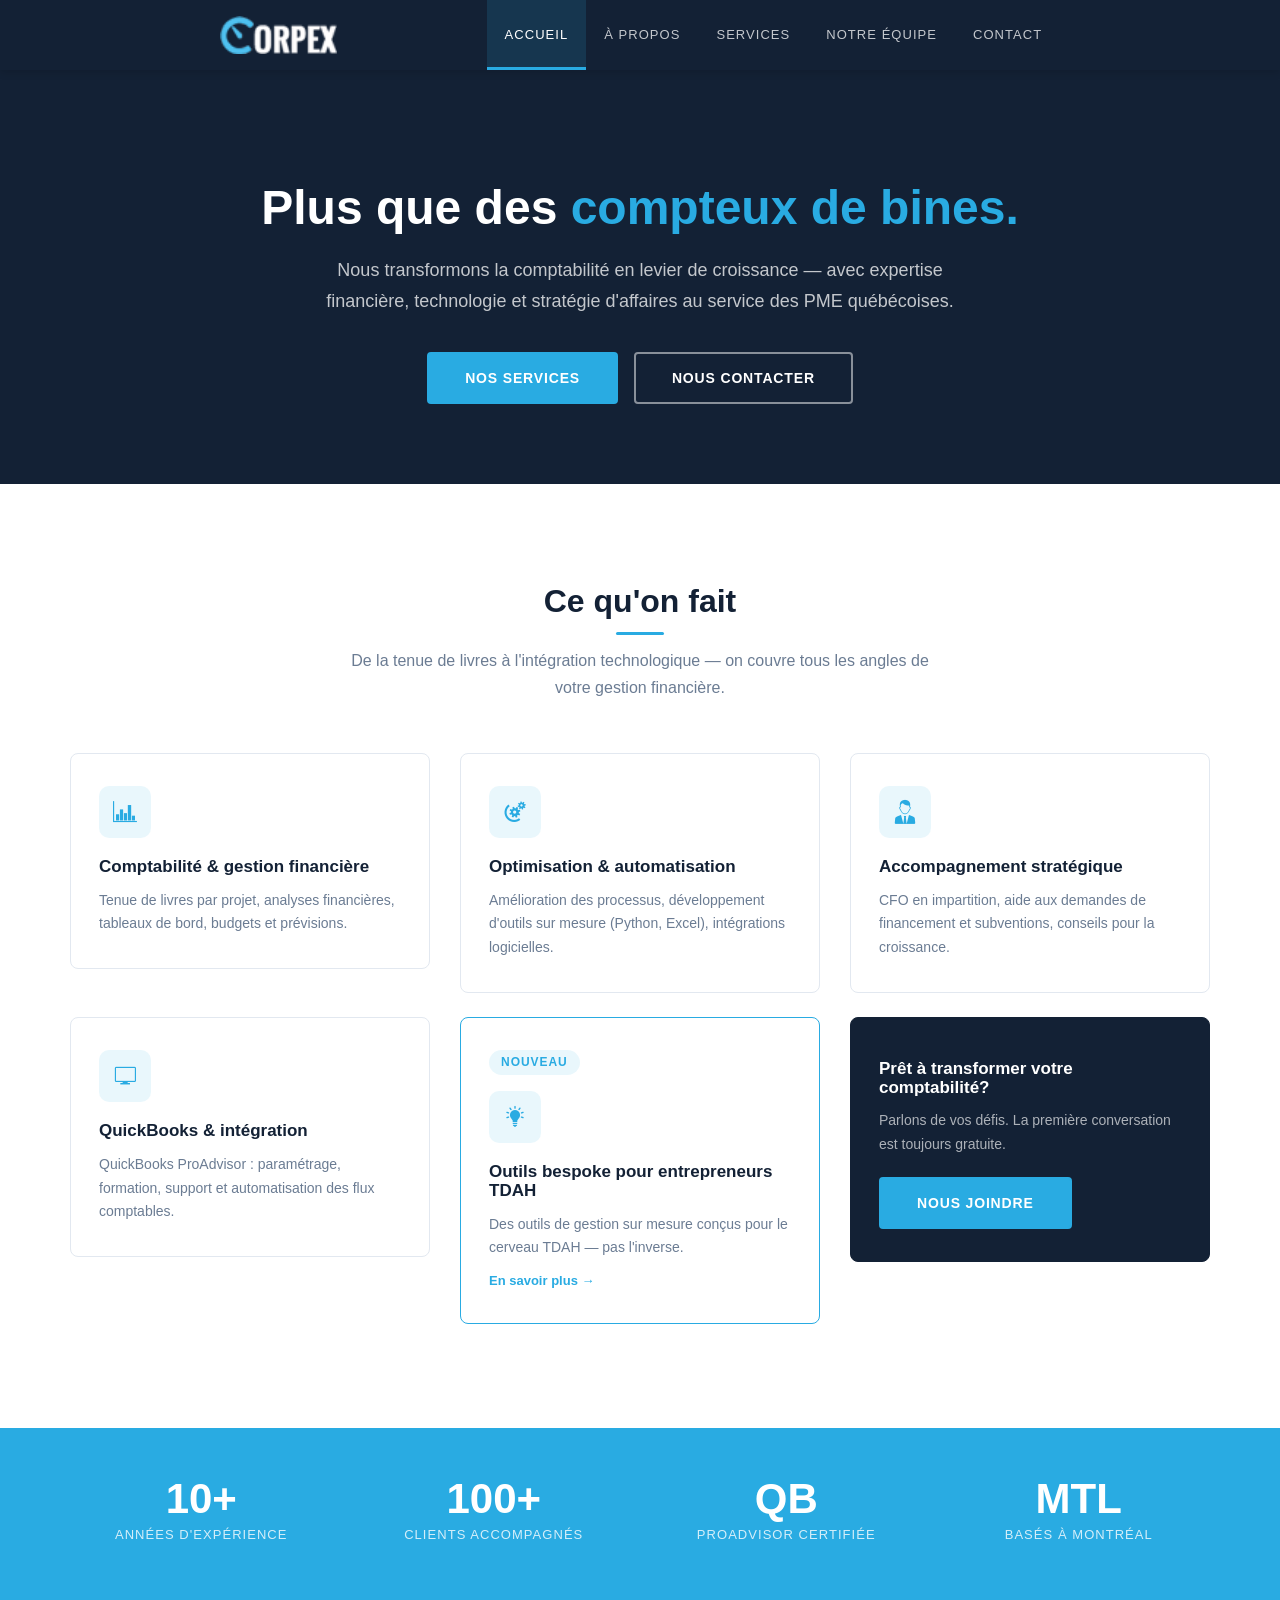
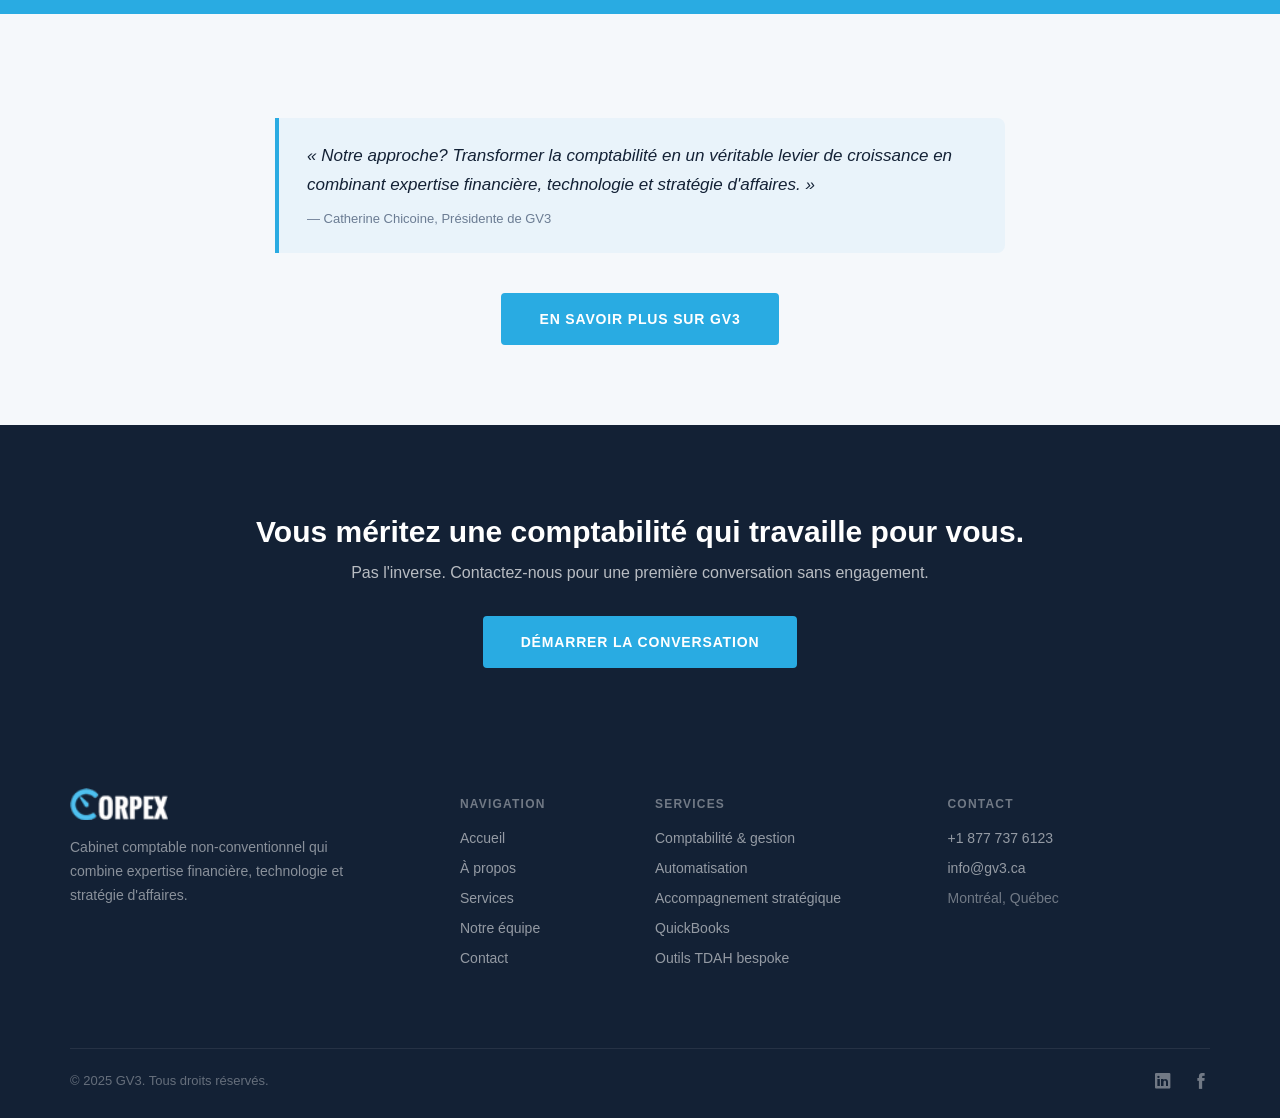
==== commit 13dab5f9: "Refonte complete du site GV3 — nouveau design bleu marine, vrai contenu, 5 pages propres + CSS GV3 C" ====
--- a/index.html
+++ b/index.html
@@ -1,171 +1,198 @@
 <!doctype html>
-<html class="no-js" lang="en">
+<html lang="fr">
+<head>
+  <meta charset="utf-8">
+  <meta name="viewport" content="width=device-width, initial-scale=1">
+  <title>GV3 — Plus que des compteux de bines</title>
+  <meta name="description" content="GV3 est un cabinet comptable non-conventionnel spécialisé en comptabilité de gestion, automatisation et stratégie financière pour PME.">
+  <link rel="shortcut icon" href="images/logo/favicon.ico">
+  <link rel="stylesheet" href="css/bootstrap.min.css">
+  <link rel="stylesheet" href="css/icofont.css">
+  <link rel="stylesheet" href="css/gv3.css">
+</head>
+<body>
 
-<head>
-    <meta charset="utf-8">
-    <meta http-equiv="x-ua-compatible" content="ie=edge">
-    <title>GV3</title>
-    <meta name="description" content="">
-    <meta name="viewport" content="width=device-width, initial-scale=1">
-    <!-- favicon -->
-    <link rel='shortcut icon' type='image/x-icon' href='images/logo/favicon.ico' />
-    <link rel="apple-touch-icon" href="apple-touch-icon.png">
-    <!-- Place favicon.ico in the root directory -->
-    <!-- All css files are included here. -->
-    <!-- Bootstrap fremwork main css -->
-    <link rel="stylesheet" href="css/bootstrap.min.css">
-    <!-- This core.css file contents all plugings css file. -->
-    <link rel="stylesheet" href="css/core.css">
-    <!-- icofont -->
-    <link rel="stylesheet" href="css/icofont.css">
-    <!-- Theme shortcodes/elements style -->
-    <link rel="stylesheet" href="css/shortcode/shortcodes.css">
-    <!-- Theme main style -->
-    <link rel="stylesheet" href="style.css">
-    <!-- Responsive css -->
-    <link rel="stylesheet" href="css/responsive.css">
-    <!-- User style -->
-    <link rel="stylesheet" href="css/custom.css">
-    <!-- Modernizr JS -->
-    <script src="js/vendor/modernizr-2.8.3.min.js"></script>
-</head>
+<!-- Navigation -->
+<nav class="gv3-nav">
+  <div class="container">
+    <a href="index.html" class="gv3-nav-logo">
+      <img src="images/logo/2.png" alt="GV3">
+    </a>
+    <button class="gv3-nav-toggle" onclick="this.nextElementSibling.classList.toggle('open')">
+      <span></span><span></span><span></span>
+    </button>
+    <ul class="gv3-nav-links">
+      <li><a href="index.html" class="active">Accueil</a></li>
+      <li><a href="about.html">À propos</a></li>
+      <li><a href="service.html">Services</a></li>
+      <li><a href="our-team.html">Notre équipe</a></li>
+      <li><a href="contact.html">Contact</a></li>
+    </ul>
+  </div>
+</nav>
 
-<body>
-    <!--[if lt IE 8]>
-        <p class="browserupgrade">You are using an <strong>outdated</strong> browser. Please <a href="http://browsehappy.com/">upgrade your browser</a> to improve your experience.</p>
-    <![endif]-->  
+<!-- Hero -->
+<section class="gv3-hero">
+  <div class="container">
+    <h1>Plus que des <span>compteux de bines.</span></h1>
+    <p>Nous transformons la comptabilité en levier de croissance — avec expertise financière, technologie et stratégie d'affaires au service des PME québécoises.</p>
+    <a href="service.html" class="gv3-btn">Nos services</a>
+    <a href="contact.html" class="gv3-btn-outline">Nous contacter</a>
+  </div>
+</section>
 
-    <!-- Body main wrapper start -->
-    <div class="wrapper">
-        <!-- Start of header area -->
-        <header id="header" class="top-header-area transparent-header headroom headroom--pinned">
-            <div class="header-area">
-                <div class="container hidden-xs">
-                    <div class="row hidden-xs">
-                        <div class="col-md-2 col-sm-12">
-                            <div class="logo">
-                                <a href="index.html"><img src="images/logo/1.png" alt="logo"></a>
-                            </div>
-                        </div>
-                        <div class="col-md-8 col-sm-10">
-                            <
-                <!-- mobile-menu-area start -->
-                <div class="mobile-menu-area hidden-md hidden-lg hidden-sm">
-                    <div class="fluid-container">
-                        <div class="mobile-menu clearfix">
-                            <nav id="mobile_dropdown">
-                                <ul>
-                                    <li><a href="index.html">Home</a>
-                                        <ul>
-                                            <li><a href="index-animation-text-2.html">animation text 2</a></li>
-                                            <li><a href="index-animation-text.html">animation text</a></li>
-                                            <li><a href="index-fixed-img.html">fixed img</a></li>
-                                            <li><a href="index-parallax.html">parallax</a></li>
-                                            <li><a href="index-youtube-video-bg-overlay.html">youtube video bg overlay</a></li>
-                                            <li><a href="index-youtube-video-bg.html">youtube video bg</a></li>
-                                        </ul>
-                                    </li>
-                                    <li><a href="blog-details.html">blog</a>
-                                        <ul>
-                                            <li><a href="blog-grid.html">blog grid</a>
-                                                <ul>
-                                                    <li><a href="blog-four-column.html">blog four column</a></li>
-                                                    <li><a href="blog-three-column.html">blog three column</a></li>
-                                                    <li><a href="blog-two-column.html">blog two column</a></li>
-                                                </ul>
-                                            </li>
-                                            <li><a href="blog-details.html">blog details</a>
-                                                <ul>
-                                                    <li><a href="blog-details-both-sidebar.html">blog details both sidebar</a></li>
-                                                    <li><a href="blog-details-full-width.html">blog details full width</a></li>
-                                                    <li><a href="blog-details-left-sidebar.html">blog details left sidebar</a></li>
-                                                    <li><a href="blog-details-right-sidebar.html">blog details right sidebar</a></li>
-                                                </ul>
-                                            </li>
-                                        </ul>
-                                    </li>
-                                    <li><a href="#">Pages</a>
-                                        <ul>
-                                            <li><a href="about.html">ABOUT US</a></li>
-                                            <li><a href="portfolio.html">PORTFOLIO</a></li>
-                                            <li><a href="blog-grid.html">blog grid</a></li>
-                                            <li><a href="blog-details.html">BLOG details</a></li>
-                                            <li><a href="contact.html">CONTACT</a></li>
-                                            <li><a href="contact-2.html">contact 2</a></li>
-                                            <li><a href="about.html">about</a></li>
-                                            <li><a href="service.html">service</a></li>
-                                        </ul>
-                                    </li>
-                                    <li><a href="portfolio.html">Portfolio</a>
-                                        <ul>
-                                            <li><a href="portfolio-two-column.html">2 Columns</a></li>
-                                            <li><a href="portfolio-three-column.html">3 Columns</a></li>
-                                            <li><a href="portfolio-four-column.html">4 Columns</a></li>
-                                            <li><a href="portfolio.html">portfolio</a></li>
-                                        </ul>                                   
-                                    </li>
-                                    <li><a href="contact.html">Contact</a>
-                                        <ul>
-                                            <li><a href="contact-2.html">contact 2</a></li>
-                                        </ul>
-                                    </li>
-                                </ul>
-                            </nav>
-                        </div>  
-                    </div>
-                </div>
-                <!-- mobile-menu-area end --> 
-            </div>
-        </header>
-        <!-- End of header area -->
-        <!-- Start of slider area -->
-        <div id="cx-slider" class="cx-slider-area">
-            <div class="cx-sliders fixed-img-slider">
-                <div class="single-slider height-100 sbg-3" data-black-overlay="4">
-                    <div class="slider-content">
-                        <div class="container">
-                            <div class="row">
-                                <div class="col-md-12">
-                                    <div class="slide-content text-center text-white">
-                                        <h4>SERVICES ET SOLUTIONS EN GESTION COMPTABLE ET FINANCI&Egrave;RE DE PETITES ENTREPRISES</h4>
-                                        <h1>BIENVENUE CHEZ<span class="text-theme"> GV3</span></h1>
-                                        <p>Notre site est en construction mais nous sommes d&eacute;j&agrave; &agrave; pied d'oeuvre pour vous servir ! Plus de d&eacute;tails suivront sous peu</p>
-                                        
-                                    </div>
-                                </div>
-                            </div>
-                        </div>
-                    </div>
-                </div>
-            </div>
-            
-        <!-- End of slider area -->
-        
-        
+<!-- Services aperçu -->
+<section class="gv3-section">
+  <div class="container">
+    <div class="gv3-section-header">
+      <h2>Ce qu'on fait</h2>
+      <p>De la tenue de livres à l'intégration technologique — on couvre tous les angles de votre gestion financière.</p>
     </div>
-    <!-- Body main wrapper end -->
-    <!-- End footer content area -->
-    <!-- Start back to top area -->
-    <div class="hidden-xs" id="back-top"><i class="fa fa-angle-up"></i></div>
-    <!-- Placed js at the end of the document so the pages load faster -->
-    <!-- jquery latest version -->
-    <script src="js/vendor/jquery-1.12.1.min.js"></script>
-    <!-- Bootstrap framework js -->
-    <script src="js/bootstrap.min.js"></script>
-    <!-- All js plugins included in this file. -->
-    <script src="js/plugins.js"></script>
-    <!-- owl carousel -->
-    <script src="js/owl.carousel.min.js"></script>
-    <!-- elevateZoom -->
-    <script src="js/jquery.elevateZoom-3.0.8.min.js"></script>
-    <!-- headroom js -->
-    <script src="js/headroom.js"></script>
-    <script src="js/jQuery.headroom.js"></script>
-    <!-- waypoints js -->
-    <script src="js/waypoints.min.js"></script>
-    <!-- Main js file that contents all jQuery plugins activation. -->
-    <script src="js/main.js"></script>
+    <div class="row">
+      <div class="col-md-4 col-sm-6 col-xs-12" style="margin-bottom:24px;">
+        <div class="gv3-card">
+          <div class="gv3-card-icon"><i class="icofont icofont-chart-bar-graph"></i></div>
+          <h3>Comptabilité & gestion financière</h3>
+          <p>Tenue de livres par projet, analyses financières, tableaux de bord, budgets et prévisions.</p>
+        </div>
+      </div>
+      <div class="col-md-4 col-sm-6 col-xs-12" style="margin-bottom:24px;">
+        <div class="gv3-card">
+          <div class="gv3-card-icon"><i class="icofont icofont-automation"></i></div>
+          <h3>Optimisation & automatisation</h3>
+          <p>Amélioration des processus, développement d'outils sur mesure (Python, Excel), intégrations logicielles.</p>
+        </div>
+      </div>
+      <div class="col-md-4 col-sm-6 col-xs-12" style="margin-bottom:24px;">
+        <div class="gv3-card">
+          <div class="gv3-card-icon"><i class="icofont icofont-business-man"></i></div>
+          <h3>Accompagnement stratégique</h3>
+          <p>CFO en impartition, aide aux demandes de financement et subventions, conseils pour la croissance.</p>
+        </div>
+      </div>
+      <div class="col-md-4 col-sm-6 col-xs-12" style="margin-bottom:24px;">
+        <div class="gv3-card">
+          <div class="gv3-card-icon"><i class="icofont icofont-computer"></i></div>
+          <h3>QuickBooks & intégration</h3>
+          <p>QuickBooks ProAdvisor : paramétrage, formation, support et automatisation des flux comptables.</p>
+        </div>
+      </div>
+      <div class="col-md-4 col-sm-6 col-xs-12" style="margin-bottom:24px;">
+        <div class="gv3-card" style="border-color: #29ABE2;">
+          <div class="gv3-badge">Nouveau</div>
+          <div class="gv3-card-icon"><i class="icofont icofont-light-bulb"></i></div>
+          <h3>Outils bespoke pour entrepreneurs TDAH</h3>
+          <p>Des outils de gestion sur mesure conçus pour le cerveau TDAH — pas l'inverse.</p>
+          <a href="service.html#tdah-bespoke" style="font-size:13px;font-weight:600;color:#29ABE2;display:inline-block;margin-top:12px;">En savoir plus →</a>
+        </div>
+      </div>
+      <div class="col-md-4 col-sm-6 col-xs-12" style="margin-bottom:24px;">
+        <div class="gv3-card" style="background:#132135;border-color:#132135;">
+          <h3 style="color:#fff;margin-top:10px;">Prêt à transformer votre comptabilité?</h3>
+          <p style="color:rgba(255,255,255,0.65);">Parlons de vos défis. La première conversation est toujours gratuite.</p>
+          <a href="contact.html" class="gv3-btn" style="margin-top:20px;display:inline-block;">Nous joindre</a>
+        </div>
+      </div>
+    </div>
+  </div>
+</section>
 
+<!-- Stats -->
+<div class="gv3-stats">
+  <div class="container">
+    <div class="row">
+      <div class="col-md-3 col-sm-6 col-xs-12" style="margin-bottom:20px;">
+        <div class="gv3-stat-num">10+</div>
+        <div class="gv3-stat-label">Années d'expérience</div>
+      </div>
+      <div class="col-md-3 col-sm-6 col-xs-12" style="margin-bottom:20px;">
+        <div class="gv3-stat-num">100+</div>
+        <div class="gv3-stat-label">Clients accompagnés</div>
+      </div>
+      <div class="col-md-3 col-sm-6 col-xs-12" style="margin-bottom:20px;">
+        <div class="gv3-stat-num">QB</div>
+        <div class="gv3-stat-label">ProAdvisor certifiée</div>
+      </div>
+      <div class="col-md-3 col-sm-6 col-xs-12" style="margin-bottom:20px;">
+        <div class="gv3-stat-num">MTL</div>
+        <div class="gv3-stat-label">Basés à Montréal</div>
+      </div>
+    </div>
+  </div>
+</div>
+
+<!-- Citation -->
+<section class="gv3-section gv3-section-light">
+  <div class="container">
+    <div class="col-md-8 col-md-offset-2">
+      <div class="gv3-quote">
+        <p>«&nbsp;Notre approche? Transformer la comptabilité en un véritable levier de croissance en combinant expertise financière, technologie et stratégie d'affaires.&nbsp;»</p>
+        <footer>— Catherine Chicoine, Présidente de GV3</footer>
+      </div>
+      <div class="text-center mt-40">
+        <a href="about.html" class="gv3-btn">En savoir plus sur GV3</a>
+      </div>
+    </div>
+  </div>
+</section>
+
+<!-- CTA -->
+<div class="gv3-cta">
+  <div class="container">
+    <h2>Vous méritez une comptabilité qui travaille pour vous.</h2>
+    <p>Pas l'inverse. Contactez-nous pour une première conversation sans engagement.</p>
+    <a href="contact.html" class="gv3-btn">Démarrer la conversation</a>
+  </div>
+</div>
+
+<!-- Footer -->
+<footer class="gv3-footer">
+  <div class="container">
+    <div class="row">
+      <div class="col-md-4 col-sm-6 col-xs-12" style="margin-bottom:30px;">
+        <div class="gv3-footer-logo"><img src="images/logo/2.png" alt="GV3"></div>
+        <p>Cabinet comptable non-conventionnel qui combine expertise financière, technologie et stratégie d'affaires.</p>
+      </div>
+      <div class="col-md-2 col-sm-6 col-xs-12" style="margin-bottom:30px;">
+        <h5>Navigation</h5>
+        <ul>
+          <li><a href="index.html">Accueil</a></li>
+          <li><a href="about.html">À propos</a></li>
+          <li><a href="service.html">Services</a></li>
+          <li><a href="our-team.html">Notre équipe</a></li>
+          <li><a href="contact.html">Contact</a></li>
+        </ul>
+      </div>
+      <div class="col-md-3 col-sm-6 col-xs-12" style="margin-bottom:30px;">
+        <h5>Services</h5>
+        <ul>
+          <li><a href="service.html#comptabilite">Comptabilité & gestion</a></li>
+          <li><a href="service.html#automatisation">Automatisation</a></li>
+          <li><a href="service.html#strategique">Accompagnement stratégique</a></li>
+          <li><a href="service.html#quickbooks">QuickBooks</a></li>
+          <li><a href="service.html#tdah-bespoke">Outils TDAH bespoke</a></li>
+        </ul>
+      </div>
+      <div class="col-md-3 col-sm-6 col-xs-12" style="margin-bottom:30px;">
+        <h5>Contact</h5>
+        <ul>
+          <li><a href="tel:18777376123">+1 877 737 6123</a></li>
+          <li><a href="mailto:info@gv3.ca">info@gv3.ca</a></li>
+          <li><span style="color:rgba(255,255,255,0.4);">Montréal, Québec</span></li>
+        </ul>
+      </div>
+    </div>
+    <div class="gv3-footer-bottom">
+      <p>&copy; 2025 GV3. Tous droits réservés.</p>
+      <div class="gv3-social">
+        <a href="#"><i class="icofont icofont-social-linkedin"></i></a>
+        <a href="#"><i class="icofont icofont-social-facebook"></i></a>
+      </div>
+    </div>
+  </div>
+</footer>
+
+<script src="js/vendor/jquery-1.12.1.min.js"></script>
+<script src="js/bootstrap.min.js"></script>
 </body>
-
-</html>+</html>
--- a/css/gv3.css
+++ b/css/gv3.css
@@ -0,0 +1,588 @@
+/* ============================================================
+   GV3 — Styles personnalisés
+   Couleurs: Marine #132135 / Bleu #29ABE2 / Blanc #FFFFFF
+   ============================================================ */
+
+:root {
+  --navy:   #132135;
+  --blue:   #29ABE2;
+  --white:  #FFFFFF;
+  --light:  #F5F8FB;
+  --text:   #2C3E50;
+  --muted:  #6B7C93;
+  --border: #E2E8F0;
+}
+
+/* ── Reset / Base ──────────────────────────────────────────── */
+body {
+  font-family: 'Segoe UI', -apple-system, BlinkMacSystemFont, sans-serif;
+  color: var(--text);
+  background: #fff;
+}
+
+a { color: var(--blue); }
+a:hover { color: var(--navy); text-decoration: none; }
+
+/* ── Navigation ────────────────────────────────────────────── */
+.gv3-nav {
+  background: var(--navy);
+  padding: 0;
+  position: sticky;
+  top: 0;
+  z-index: 1000;
+  box-shadow: 0 2px 8px rgba(0,0,0,0.15);
+}
+
+.gv3-nav .container {
+  display: flex;
+  align-items: center;
+  justify-content: space-between;
+  height: 70px;
+}
+
+.gv3-nav-logo img {
+  height: 38px;
+  width: auto;
+}
+
+.gv3-nav-links {
+  display: flex;
+  list-style: none;
+  margin: 0;
+  padding: 0;
+  gap: 0;
+}
+
+.gv3-nav-links li a {
+  display: block;
+  color: rgba(255,255,255,0.75);
+  font-size: 13px;
+  font-weight: 500;
+  letter-spacing: 0.08em;
+  text-transform: uppercase;
+  padding: 0 18px;
+  height: 70px;
+  line-height: 70px;
+  transition: color 0.2s, background 0.2s;
+}
+
+.gv3-nav-links li a:hover,
+.gv3-nav-links li a.active {
+  color: #fff;
+  background: rgba(41,171,226,0.15);
+}
+
+.gv3-nav-links li a.active {
+  border-bottom: 3px solid var(--blue);
+}
+
+/* Mobile nav toggle */
+.gv3-nav-toggle {
+  display: none;
+  background: none;
+  border: none;
+  cursor: pointer;
+  padding: 8px;
+}
+
+.gv3-nav-toggle span {
+  display: block;
+  width: 24px;
+  height: 2px;
+  background: #fff;
+  margin: 5px 0;
+  transition: 0.3s;
+}
+
+@media (max-width: 768px) {
+  .gv3-nav-toggle { display: block; }
+  .gv3-nav-links {
+    display: none;
+    flex-direction: column;
+    position: absolute;
+    top: 70px;
+    left: 0;
+    right: 0;
+    background: var(--navy);
+    padding: 10px 0;
+  }
+  .gv3-nav-links.open { display: flex; }
+  .gv3-nav-links li a { height: auto; line-height: 1; padding: 14px 24px; }
+}
+
+/* ── Hero sections ─────────────────────────────────────────── */
+.gv3-hero {
+  background: var(--navy);
+  color: #fff;
+  padding: 90px 0 80px;
+  text-align: center;
+}
+
+.gv3-hero h1 {
+  font-size: 48px;
+  font-weight: 700;
+  line-height: 1.15;
+  margin-bottom: 20px;
+  color: #fff;
+}
+
+.gv3-hero h1 span { color: var(--blue); }
+
+.gv3-hero p {
+  font-size: 18px;
+  color: rgba(255,255,255,0.75);
+  max-width: 640px;
+  margin: 0 auto 36px;
+  line-height: 1.7;
+}
+
+.gv3-hero-small {
+  background: var(--navy);
+  padding: 50px 0;
+  color: #fff;
+  text-align: center;
+}
+
+.gv3-hero-small h1 {
+  font-size: 32px;
+  font-weight: 700;
+  color: #fff;
+  margin: 0 0 8px;
+}
+
+.gv3-hero-small p {
+  color: rgba(255,255,255,0.65);
+  font-size: 15px;
+  margin: 0;
+}
+
+/* Breadcrumb */
+.gv3-breadcrumb {
+  font-size: 13px;
+  color: rgba(255,255,255,0.5);
+  margin-top: 10px;
+}
+.gv3-breadcrumb a { color: rgba(255,255,255,0.6); }
+.gv3-breadcrumb a:hover { color: var(--blue); }
+.gv3-breadcrumb span { margin: 0 8px; }
+
+/* ── Buttons ───────────────────────────────────────────────── */
+.gv3-btn {
+  display: inline-block;
+  background: var(--blue);
+  color: #fff;
+  font-size: 14px;
+  font-weight: 600;
+  letter-spacing: 0.06em;
+  text-transform: uppercase;
+  padding: 14px 36px;
+  border-radius: 4px;
+  border: 2px solid var(--blue);
+  cursor: pointer;
+  transition: all 0.2s;
+  text-decoration: none;
+}
+
+.gv3-btn:hover {
+  background: transparent;
+  color: var(--blue);
+}
+
+.gv3-btn-outline {
+  display: inline-block;
+  background: transparent;
+  color: #fff;
+  font-size: 14px;
+  font-weight: 600;
+  letter-spacing: 0.06em;
+  text-transform: uppercase;
+  padding: 14px 36px;
+  border-radius: 4px;
+  border: 2px solid rgba(255,255,255,0.5);
+  cursor: pointer;
+  transition: all 0.2s;
+  text-decoration: none;
+  margin-left: 12px;
+}
+
+.gv3-btn-outline:hover {
+  border-color: #fff;
+  color: #fff;
+}
+
+/* ── Section titles ────────────────────────────────────────── */
+.gv3-section { padding: 80px 0; }
+.gv3-section-light { background: var(--light); }
+.gv3-section-navy { background: var(--navy); color: #fff; }
+
+.gv3-section-header {
+  text-align: center;
+  margin-bottom: 52px;
+}
+
+.gv3-section-header h2 {
+  font-size: 32px;
+  font-weight: 700;
+  color: var(--navy);
+  margin-bottom: 12px;
+  position: relative;
+  display: inline-block;
+}
+
+.gv3-section-navy .gv3-section-header h2 { color: #fff; }
+
+.gv3-section-header h2::after {
+  content: '';
+  display: block;
+  width: 48px;
+  height: 3px;
+  background: var(--blue);
+  margin: 12px auto 0;
+  border-radius: 2px;
+}
+
+.gv3-section-header p {
+  color: var(--muted);
+  font-size: 16px;
+  max-width: 580px;
+  margin: 0 auto;
+  line-height: 1.7;
+}
+
+.gv3-section-navy .gv3-section-header p { color: rgba(255,255,255,0.65); }
+
+/* ── Service cards ─────────────────────────────────────────── */
+.gv3-card {
+  background: #fff;
+  border: 1px solid var(--border);
+  border-radius: 8px;
+  padding: 32px 28px;
+  height: 100%;
+  transition: box-shadow 0.2s, transform 0.2s;
+}
+
+.gv3-card:hover {
+  box-shadow: 0 8px 32px rgba(19,33,53,0.1);
+  transform: translateY(-3px);
+}
+
+.gv3-card-icon {
+  width: 52px;
+  height: 52px;
+  background: rgba(41,171,226,0.1);
+  border-radius: 10px;
+  display: flex;
+  align-items: center;
+  justify-content: center;
+  margin-bottom: 20px;
+}
+
+.gv3-card-icon i {
+  font-size: 24px;
+  color: var(--blue);
+}
+
+.gv3-card h3 {
+  font-size: 17px;
+  font-weight: 700;
+  color: var(--navy);
+  margin-bottom: 12px;
+}
+
+.gv3-card p {
+  font-size: 14px;
+  color: var(--muted);
+  line-height: 1.7;
+  margin: 0;
+}
+
+.gv3-card ul {
+  list-style: none;
+  padding: 0;
+  margin: 12px 0 0;
+}
+
+.gv3-card ul li {
+  font-size: 14px;
+  color: var(--muted);
+  padding: 5px 0;
+  padding-left: 18px;
+  position: relative;
+  line-height: 1.5;
+}
+
+.gv3-card ul li::before {
+  content: '';
+  position: absolute;
+  left: 0;
+  top: 13px;
+  width: 7px;
+  height: 7px;
+  background: var(--blue);
+  border-radius: 50%;
+}
+
+/* ── TDAH badge ────────────────────────────────────────────── */
+.gv3-badge {
+  display: inline-block;
+  background: rgba(41,171,226,0.1);
+  color: var(--blue);
+  font-size: 12px;
+  font-weight: 700;
+  letter-spacing: 0.08em;
+  text-transform: uppercase;
+  padding: 4px 12px;
+  border-radius: 20px;
+  margin-bottom: 16px;
+}
+
+/* ── Team cards ────────────────────────────────────────────── */
+.gv3-team-card {
+  text-align: center;
+  padding: 20px;
+}
+
+.gv3-team-card img {
+  width: 160px;
+  height: 160px;
+  border-radius: 50%;
+  object-fit: cover;
+  border: 4px solid var(--blue);
+  margin-bottom: 20px;
+}
+
+.gv3-team-card h3 {
+  font-size: 18px;
+  font-weight: 700;
+  color: var(--navy);
+  margin-bottom: 4px;
+}
+
+.gv3-team-card .role {
+  font-size: 13px;
+  color: var(--blue);
+  font-weight: 600;
+  text-transform: uppercase;
+  letter-spacing: 0.06em;
+  margin-bottom: 14px;
+}
+
+.gv3-team-card p {
+  font-size: 14px;
+  color: var(--muted);
+  line-height: 1.7;
+}
+
+/* ── Stats strip ───────────────────────────────────────────── */
+.gv3-stats {
+  background: var(--blue);
+  padding: 50px 0;
+  text-align: center;
+}
+
+.gv3-stat-num {
+  font-size: 42px;
+  font-weight: 700;
+  color: #fff;
+  line-height: 1;
+}
+
+.gv3-stat-label {
+  font-size: 13px;
+  color: rgba(255,255,255,0.8);
+  text-transform: uppercase;
+  letter-spacing: 0.08em;
+  margin-top: 6px;
+}
+
+/* ── Quote / Callout ───────────────────────────────────────── */
+.gv3-quote {
+  border-left: 4px solid var(--blue);
+  background: rgba(41,171,226,0.06);
+  padding: 24px 28px;
+  border-radius: 0 8px 8px 0;
+  margin: 24px 0;
+}
+
+.gv3-quote p {
+  font-size: 17px;
+  font-style: italic;
+  color: var(--navy);
+  margin: 0 0 10px;
+  line-height: 1.7;
+}
+
+.gv3-quote footer {
+  font-size: 13px;
+  color: var(--muted);
+}
+
+/* ── Process steps ─────────────────────────────────────────── */
+.gv3-step {
+  text-align: center;
+  padding: 20px;
+}
+
+.gv3-step-num {
+  font-size: 48px;
+  font-weight: 700;
+  color: var(--blue);
+  opacity: 0.25;
+  line-height: 1;
+  margin-bottom: 16px;
+}
+
+.gv3-step h4 {
+  font-size: 15px;
+  font-weight: 700;
+  color: var(--navy);
+  margin-bottom: 10px;
+}
+
+.gv3-step p {
+  font-size: 13px;
+  color: var(--muted);
+  line-height: 1.65;
+  margin: 0;
+}
+
+/* ── CTA band ──────────────────────────────────────────────── */
+.gv3-cta {
+  background: var(--navy);
+  padding: 70px 0;
+  text-align: center;
+  color: #fff;
+}
+
+.gv3-cta h2 {
+  font-size: 30px;
+  font-weight: 700;
+  color: #fff;
+  margin-bottom: 14px;
+}
+
+.gv3-cta p {
+  font-size: 16px;
+  color: rgba(255,255,255,0.7);
+  margin-bottom: 32px;
+}
+
+/* ── Contact form ──────────────────────────────────────────── */
+.gv3-form input,
+.gv3-form textarea,
+.gv3-form select {
+  width: 100%;
+  border: 1px solid var(--border);
+  border-radius: 6px;
+  padding: 12px 16px;
+  font-size: 14px;
+  color: var(--text);
+  background: #fff;
+  margin-bottom: 16px;
+  outline: none;
+  transition: border-color 0.2s;
+  font-family: inherit;
+}
+
+.gv3-form input:focus,
+.gv3-form textarea:focus {
+  border-color: var(--blue);
+}
+
+.gv3-form textarea { min-height: 130px; resize: vertical; }
+
+.gv3-contact-info { list-style: none; padding: 0; margin: 0; }
+.gv3-contact-info li {
+  display: flex;
+  align-items: flex-start;
+  gap: 14px;
+  margin-bottom: 22px;
+}
+.gv3-contact-info li i {
+  font-size: 20px;
+  color: var(--blue);
+  margin-top: 2px;
+  flex-shrink: 0;
+}
+.gv3-contact-info li strong { display: block; font-size: 14px; color: var(--navy); font-weight: 600; }
+.gv3-contact-info li span { font-size: 14px; color: var(--muted); }
+
+/* ── Footer ────────────────────────────────────────────────── */
+.gv3-footer {
+  background: var(--navy);
+  padding: 50px 0 24px;
+}
+
+.gv3-footer-logo img { height: 32px; margin-bottom: 16px; }
+
+.gv3-footer p {
+  font-size: 14px;
+  color: rgba(255,255,255,0.5);
+  line-height: 1.7;
+  max-width: 280px;
+}
+
+.gv3-footer h5 {
+  font-size: 12px;
+  font-weight: 700;
+  color: rgba(255,255,255,0.4);
+  text-transform: uppercase;
+  letter-spacing: 0.1em;
+  margin-bottom: 16px;
+}
+
+.gv3-footer ul {
+  list-style: none;
+  padding: 0;
+  margin: 0;
+}
+
+.gv3-footer ul li { margin-bottom: 10px; }
+.gv3-footer ul li a {
+  font-size: 14px;
+  color: rgba(255,255,255,0.55);
+  transition: color 0.2s;
+}
+.gv3-footer ul li a:hover { color: var(--blue); }
+
+.gv3-footer-bottom {
+  border-top: 1px solid rgba(255,255,255,0.08);
+  margin-top: 40px;
+  padding-top: 20px;
+  display: flex;
+  justify-content: space-between;
+  align-items: center;
+  flex-wrap: wrap;
+  gap: 10px;
+}
+
+.gv3-footer-bottom p {
+  font-size: 13px;
+  color: rgba(255,255,255,0.35);
+  margin: 0;
+  max-width: none;
+}
+
+.gv3-social a {
+  display: inline-block;
+  color: rgba(255,255,255,0.4);
+  font-size: 18px;
+  margin-left: 16px;
+  transition: color 0.2s;
+}
+.gv3-social a:hover { color: var(--blue); }
+
+/* ── Utilities ─────────────────────────────────────────────── */
+.mb-0 { margin-bottom: 0 !important; }
+.mt-30 { margin-top: 30px; }
+.mt-40 { margin-top: 40px; }
+.text-blue { color: var(--blue); }
+.text-navy { color: var(--navy); }
+
+/* ── Responsive ────────────────────────────────────────────── */
+@media (max-width: 768px) {
+  .gv3-hero h1 { font-size: 32px; }
+  .gv3-section { padding: 60px 0; }
+  .gv3-stat-num { font-size: 32px; }
+  .gv3-cta h2 { font-size: 24px; }
+}
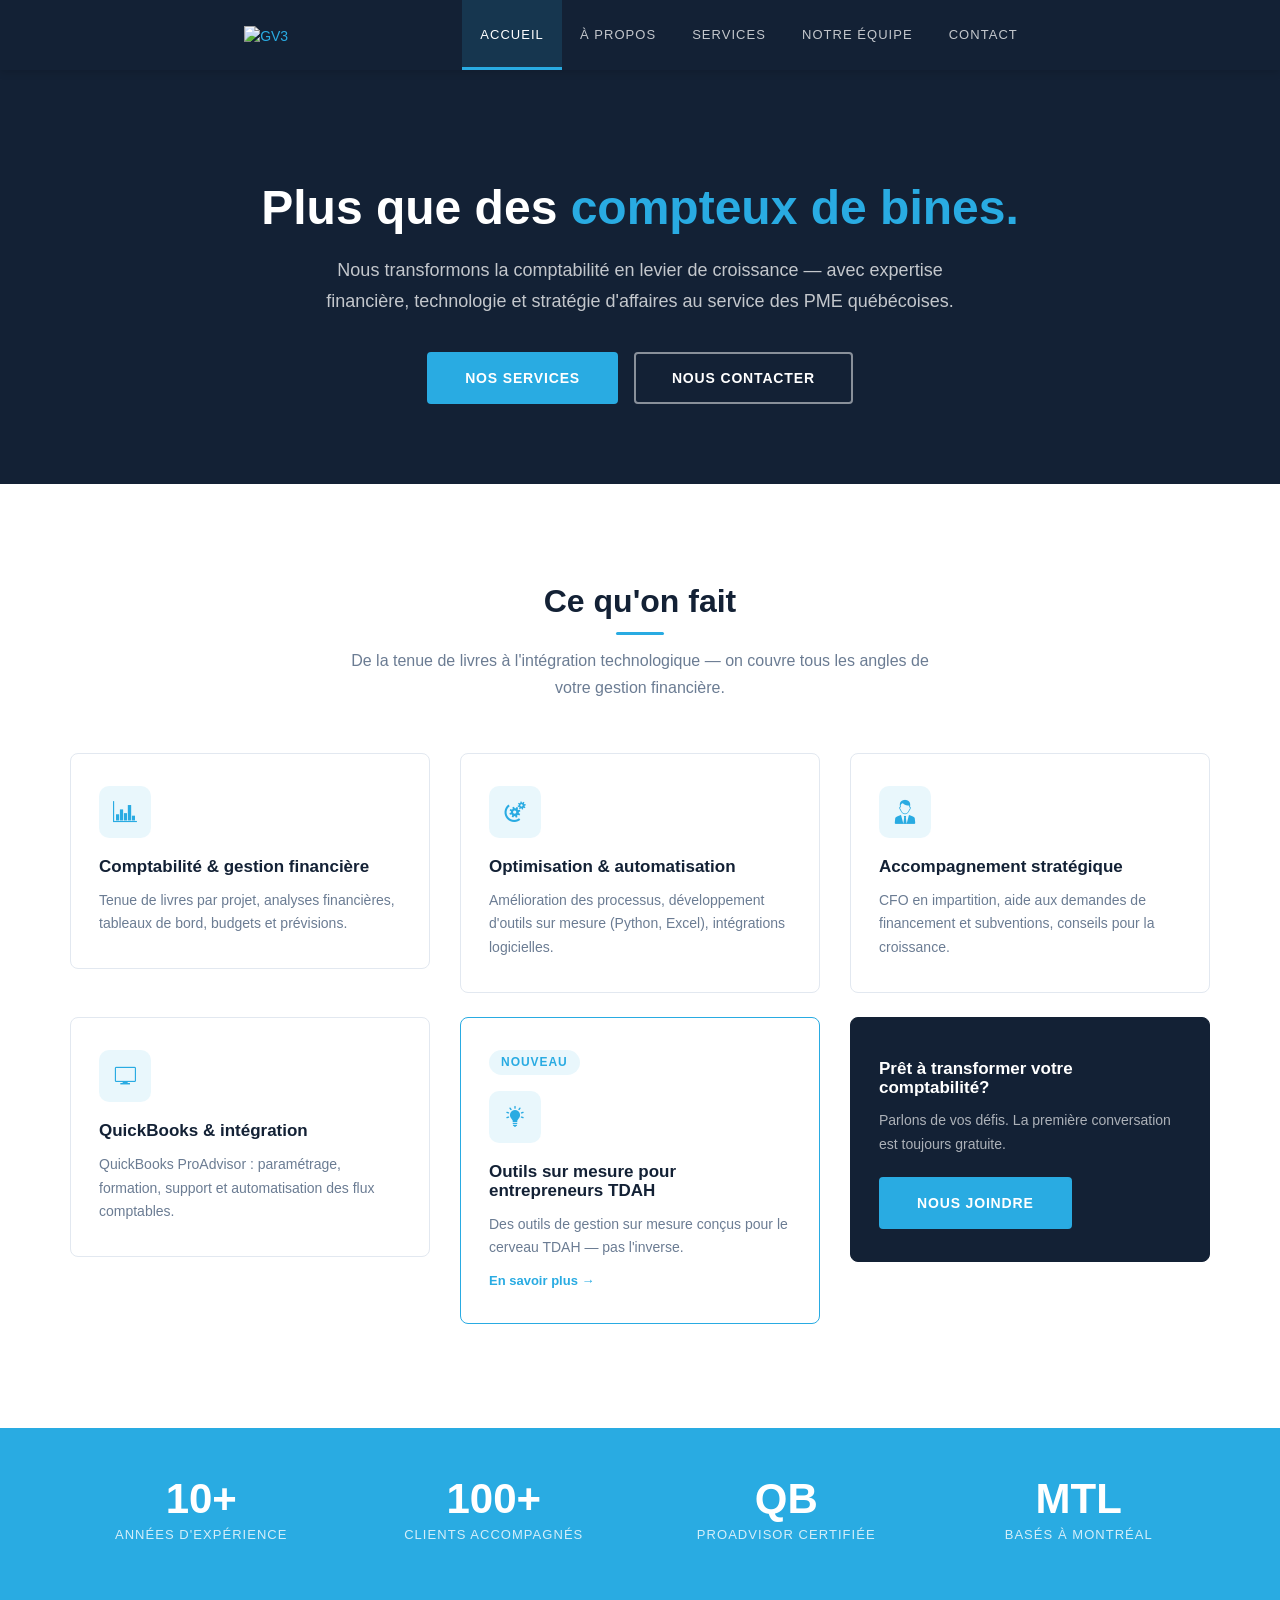
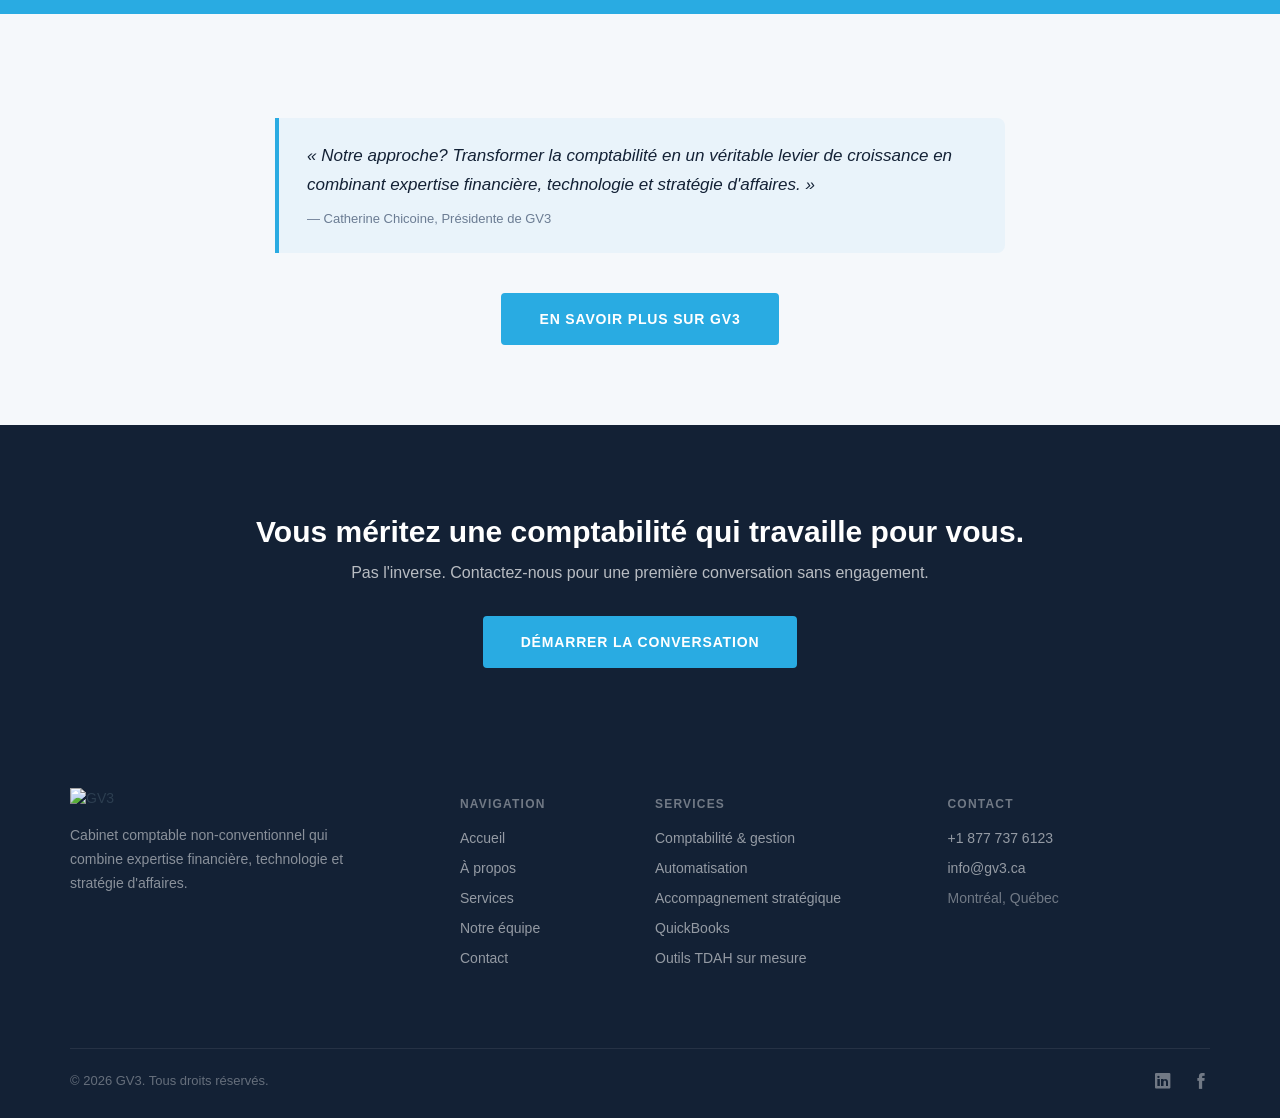
==== commit f4ed28e2: "Fix: vrai logo GV3 blanc, bespoke→sur mesure, 2026, contact simplifie (mailto) Co-authored-by: Curso" ====
--- a/index.html
+++ b/index.html
@@ -1,4 +1,4 @@
-<!doctype html>
+﻿<!doctype html>
 <html lang="fr">
 <head>
   <meta charset="utf-8">
@@ -16,7 +16,7 @@
 <nav class="gv3-nav">
   <div class="container">
     <a href="index.html" class="gv3-nav-logo">
-      <img src="images/logo/2.png" alt="GV3">
+      <img src="images/logo/gv3-white.png" alt="GV3" style="height:38px;">
     </a>
     <button class="gv3-nav-toggle" onclick="this.nextElementSibling.classList.toggle('open')">
       <span></span><span></span><span></span>
@@ -81,9 +81,9 @@
         <div class="gv3-card" style="border-color: #29ABE2;">
           <div class="gv3-badge">Nouveau</div>
           <div class="gv3-card-icon"><i class="icofont icofont-light-bulb"></i></div>
-          <h3>Outils bespoke pour entrepreneurs TDAH</h3>
+          <h3>Outils sur mesure pour entrepreneurs TDAH</h3>
           <p>Des outils de gestion sur mesure conçus pour le cerveau TDAH — pas l'inverse.</p>
-          <a href="service.html#tdah-bespoke" style="font-size:13px;font-weight:600;color:#29ABE2;display:inline-block;margin-top:12px;">En savoir plus →</a>
+          <a href="service.html#tdah-sur mesure" style="font-size:13px;font-weight:600;color:#29ABE2;display:inline-block;margin-top:12px;">En savoir plus →</a>
         </div>
       </div>
       <div class="col-md-4 col-sm-6 col-xs-12" style="margin-bottom:24px;">
@@ -150,7 +150,7 @@
   <div class="container">
     <div class="row">
       <div class="col-md-4 col-sm-6 col-xs-12" style="margin-bottom:30px;">
-        <div class="gv3-footer-logo"><img src="images/logo/2.png" alt="GV3"></div>
+        <div class="gv3-footer-logo"><img src="images/logo/gv3-white.png" alt="GV3" style="height:38px;"></div>
         <p>Cabinet comptable non-conventionnel qui combine expertise financière, technologie et stratégie d'affaires.</p>
       </div>
       <div class="col-md-2 col-sm-6 col-xs-12" style="margin-bottom:30px;">
@@ -170,7 +170,7 @@
           <li><a href="service.html#automatisation">Automatisation</a></li>
           <li><a href="service.html#strategique">Accompagnement stratégique</a></li>
           <li><a href="service.html#quickbooks">QuickBooks</a></li>
-          <li><a href="service.html#tdah-bespoke">Outils TDAH bespoke</a></li>
+          <li><a href="service.html#tdah-sur mesure">Outils TDAH sur mesure</a></li>
         </ul>
       </div>
       <div class="col-md-3 col-sm-6 col-xs-12" style="margin-bottom:30px;">
@@ -183,7 +183,7 @@
       </div>
     </div>
     <div class="gv3-footer-bottom">
-      <p>&copy; 2025 GV3. Tous droits réservés.</p>
+      <p>&copy; 2026 GV3. Tous droits réservés.</p>
       <div class="gv3-social">
         <a href="#"><i class="icofont icofont-social-linkedin"></i></a>
         <a href="#"><i class="icofont icofont-social-facebook"></i></a>
@@ -196,3 +196,4 @@
 <script src="js/bootstrap.min.js"></script>
 </body>
 </html>
+
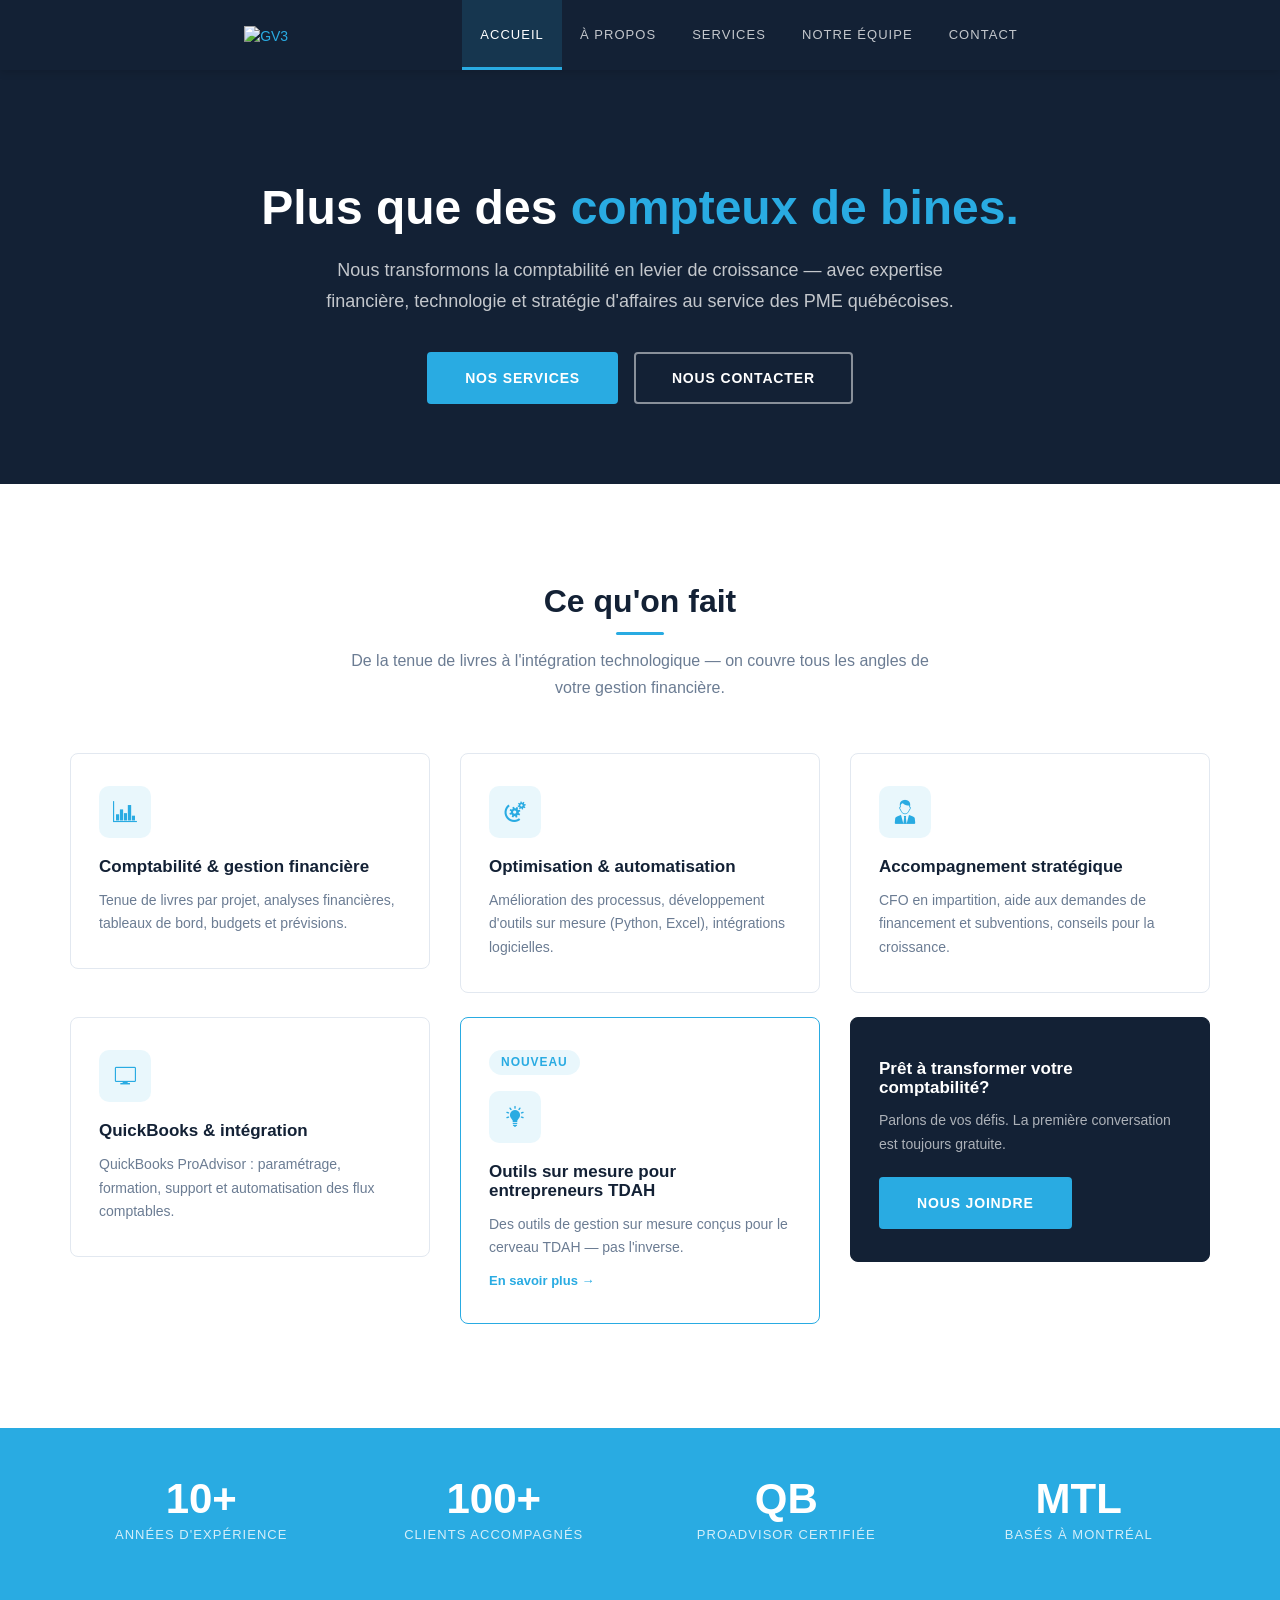
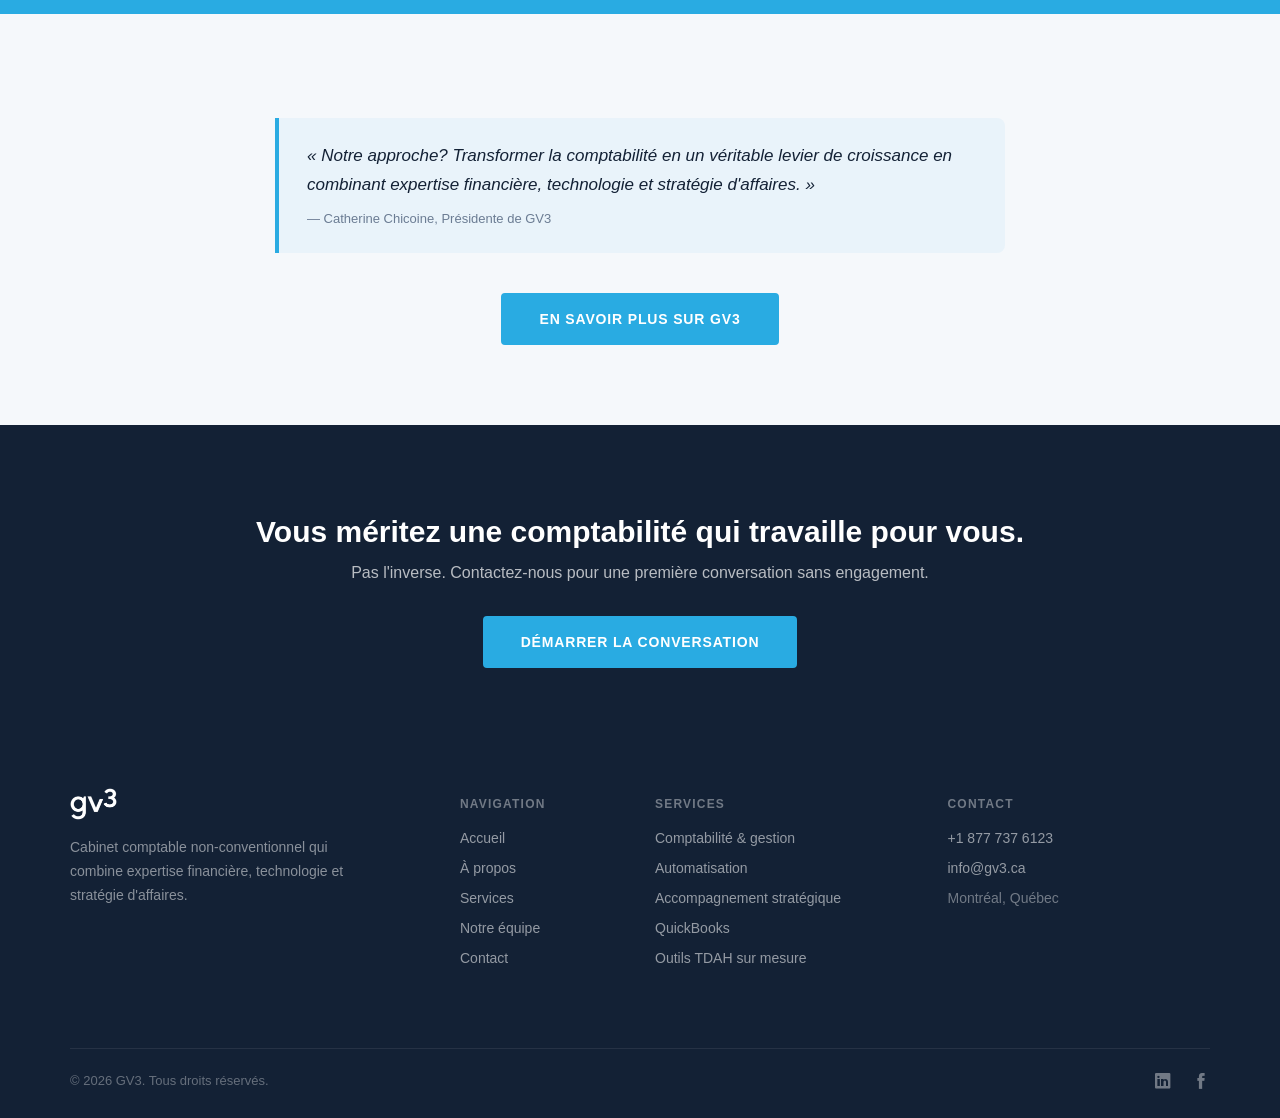
==== commit cab3827c: "Fix: logo blanc (filtre CSS sur logo couleur), retirer photo equipe brisee Co-authored-by: Cursor <c" ====
--- a/index.html
+++ b/index.html
@@ -150,7 +150,7 @@
   <div class="container">
     <div class="row">
       <div class="col-md-4 col-sm-6 col-xs-12" style="margin-bottom:30px;">
-        <div class="gv3-footer-logo"><img src="images/logo/gv3-white.png" alt="GV3" style="height:38px;"></div>
+        <div class="gv3-footer-logo"><img src="images/logo/gv3-color.png" alt="GV3" style="height:32px;filter:brightness(0) invert(1);margin-bottom:16px;"></div>
         <p>Cabinet comptable non-conventionnel qui combine expertise financière, technologie et stratégie d'affaires.</p>
       </div>
       <div class="col-md-2 col-sm-6 col-xs-12" style="margin-bottom:30px;">
@@ -197,3 +197,4 @@
 </body>
 </html>
 
+
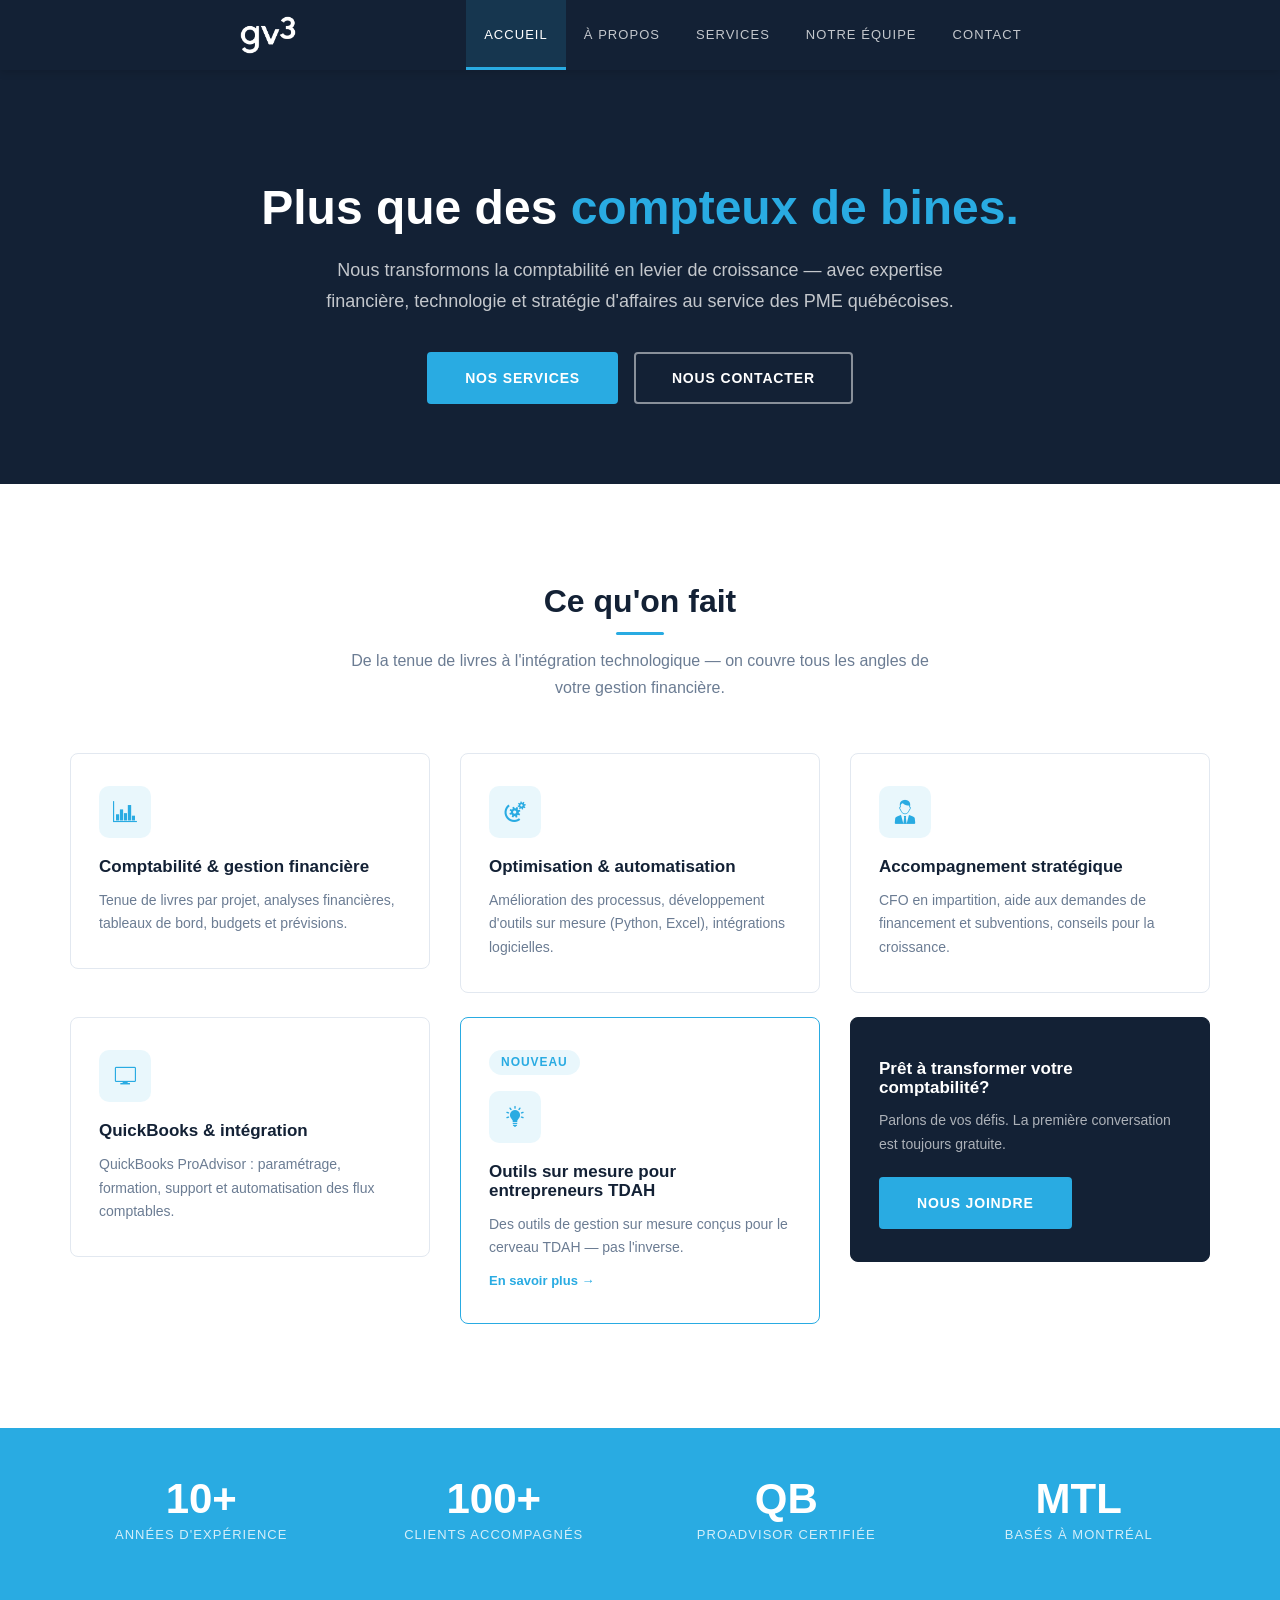
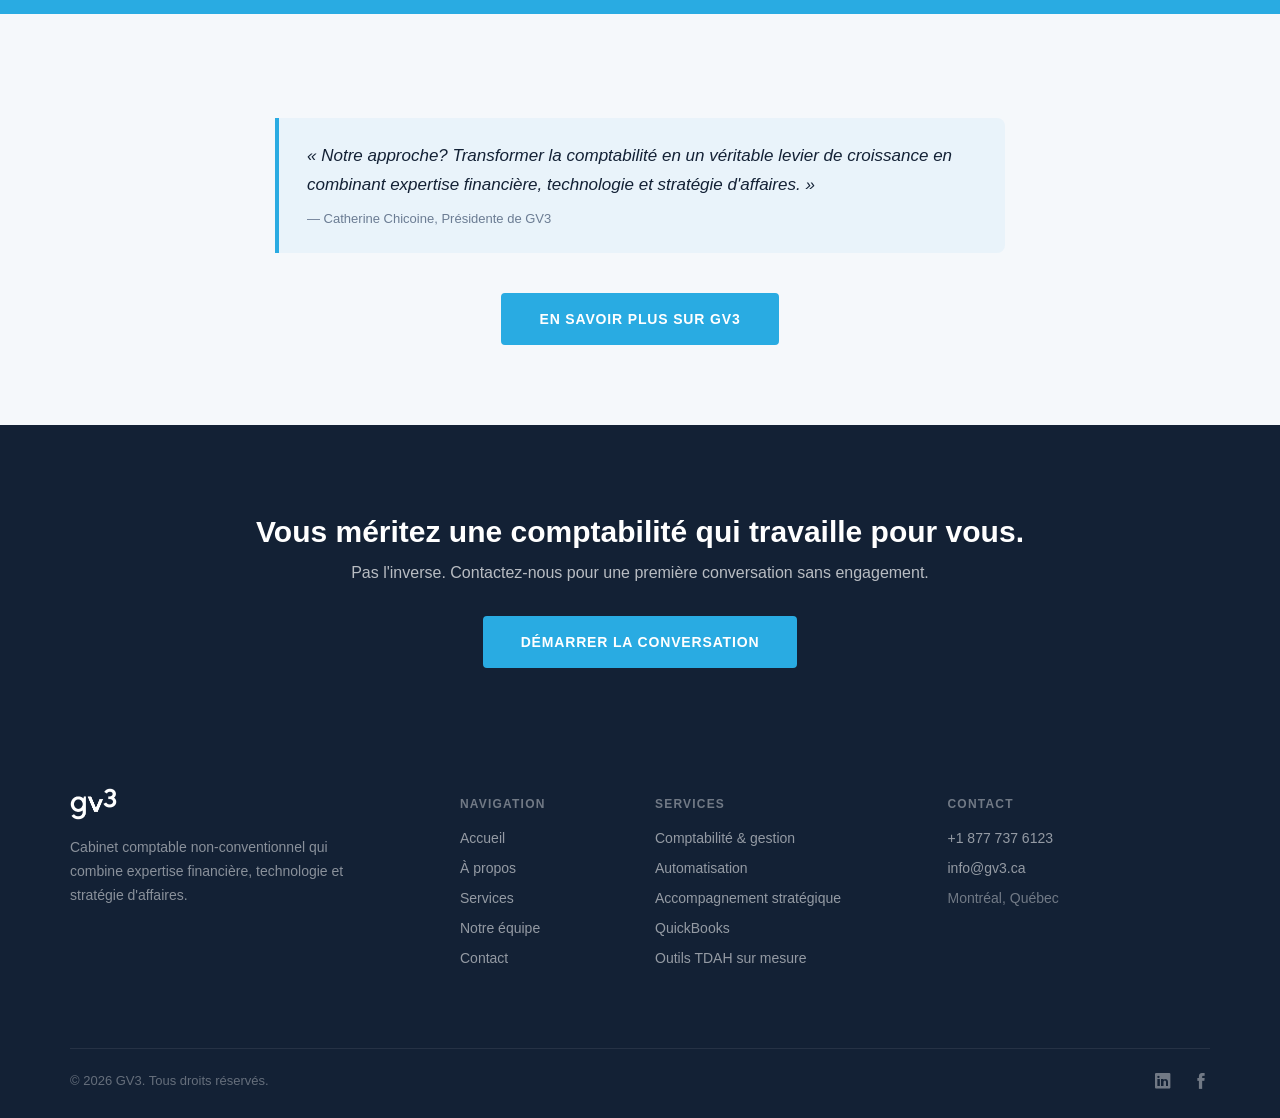
==== commit 89309120: "Fix: logo accueil, QB=equipe, titres=Associees, retirer engagements+social Co-authored-by: Cursor <c" ====
--- a/index.html
+++ b/index.html
@@ -15,9 +15,7 @@
 <!-- Navigation -->
 <nav class="gv3-nav">
   <div class="container">
-    <a href="index.html" class="gv3-nav-logo">
-      <img src="images/logo/gv3-white.png" alt="GV3" style="height:38px;">
-    </a>
+    <a href="index.html" class="gv3-nav-logo"><img src="images/logo/gv3-color.png" alt="GV3" style="height:38px;filter:brightness(0) invert(1);"></a>
     <button class="gv3-nav-toggle" onclick="this.nextElementSibling.classList.toggle('open')">
       <span></span><span></span><span></span>
     </button>
@@ -83,7 +81,7 @@
           <div class="gv3-card-icon"><i class="icofont icofont-light-bulb"></i></div>
           <h3>Outils sur mesure pour entrepreneurs TDAH</h3>
           <p>Des outils de gestion sur mesure conçus pour le cerveau TDAH — pas l'inverse.</p>
-          <a href="service.html#tdah-sur mesure" style="font-size:13px;font-weight:600;color:#29ABE2;display:inline-block;margin-top:12px;">En savoir plus →</a>
+          <a href="service.html#tdah" style="font-size:13px;font-weight:600;color:#29ABE2;display:inline-block;margin-top:12px;">En savoir plus →</a>
         </div>
       </div>
       <div class="col-md-4 col-sm-6 col-xs-12" style="margin-bottom:24px;">
@@ -170,7 +168,7 @@
           <li><a href="service.html#automatisation">Automatisation</a></li>
           <li><a href="service.html#strategique">Accompagnement stratégique</a></li>
           <li><a href="service.html#quickbooks">QuickBooks</a></li>
-          <li><a href="service.html#tdah-sur mesure">Outils TDAH sur mesure</a></li>
+          <li><a href="service.html#tdah">Outils TDAH sur mesure</a></li>
         </ul>
       </div>
       <div class="col-md-3 col-sm-6 col-xs-12" style="margin-bottom:30px;">
@@ -198,3 +196,4 @@
 </html>
 
 
+
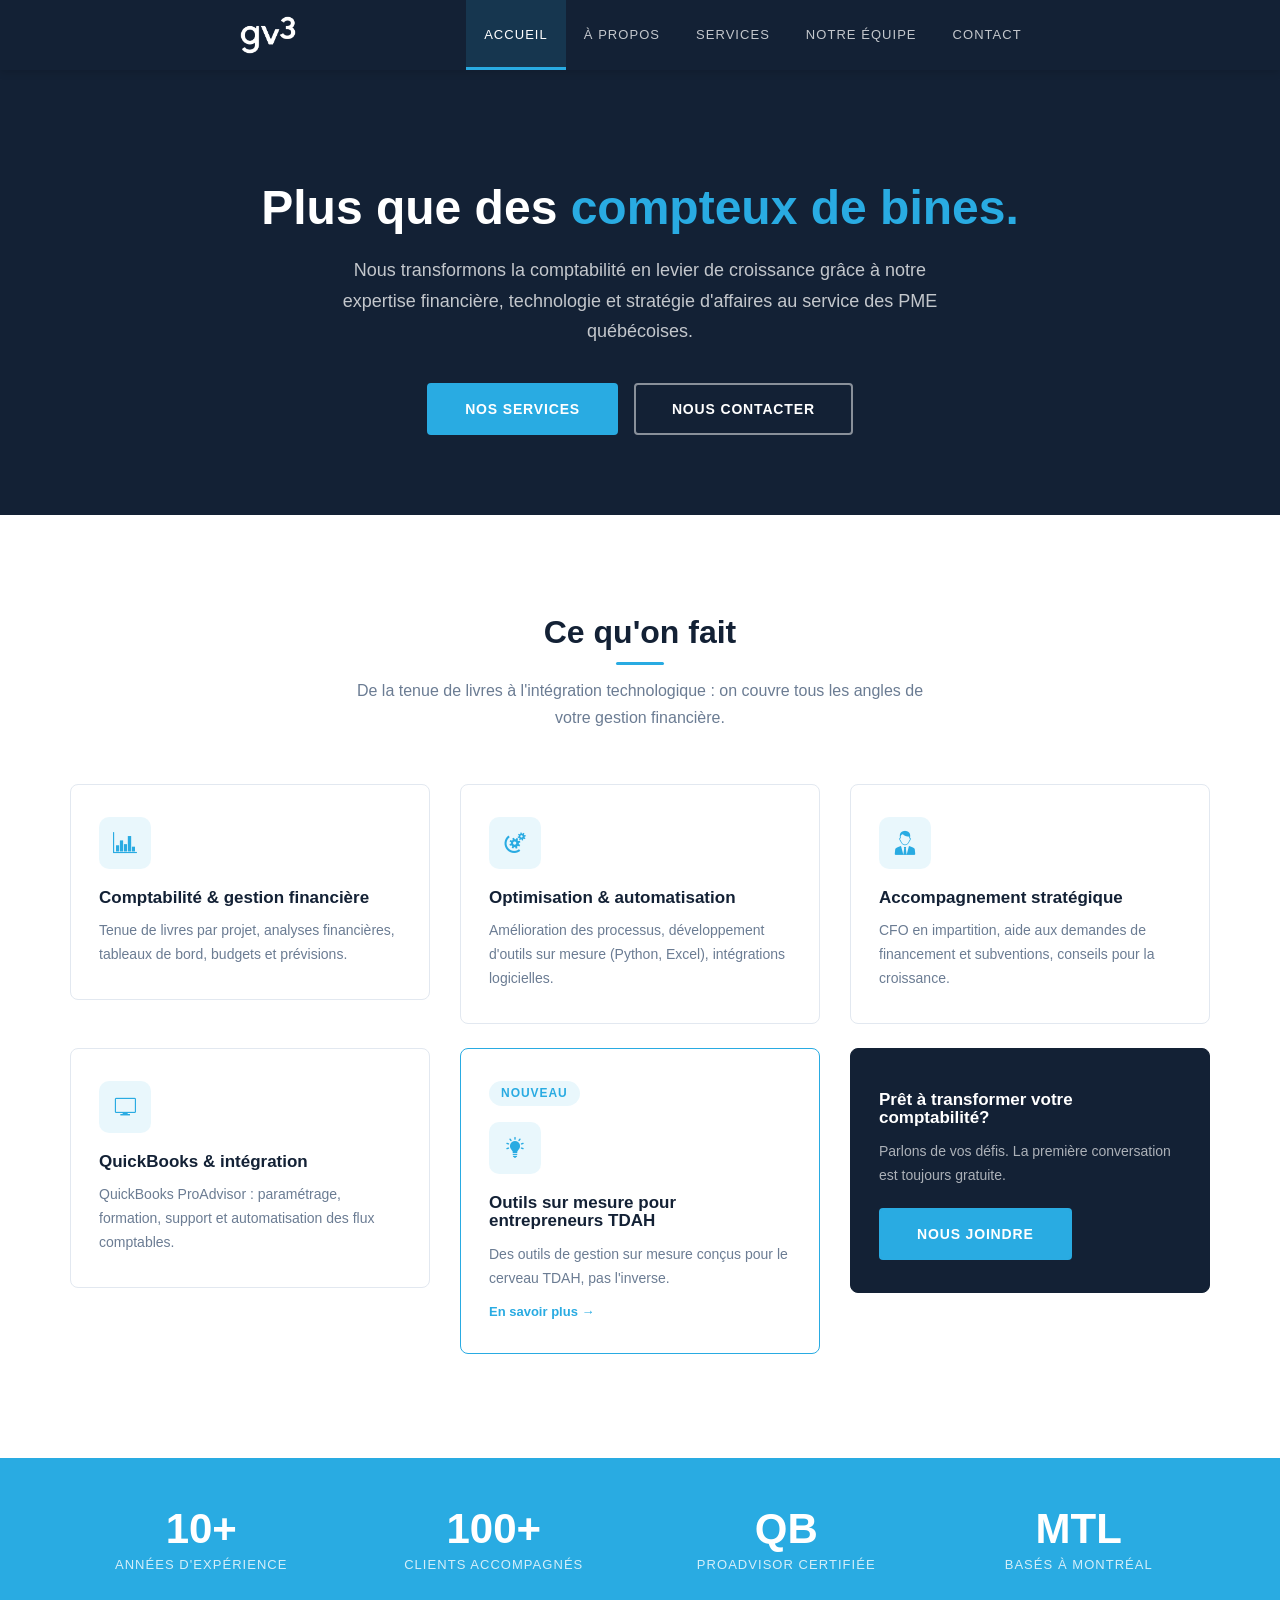
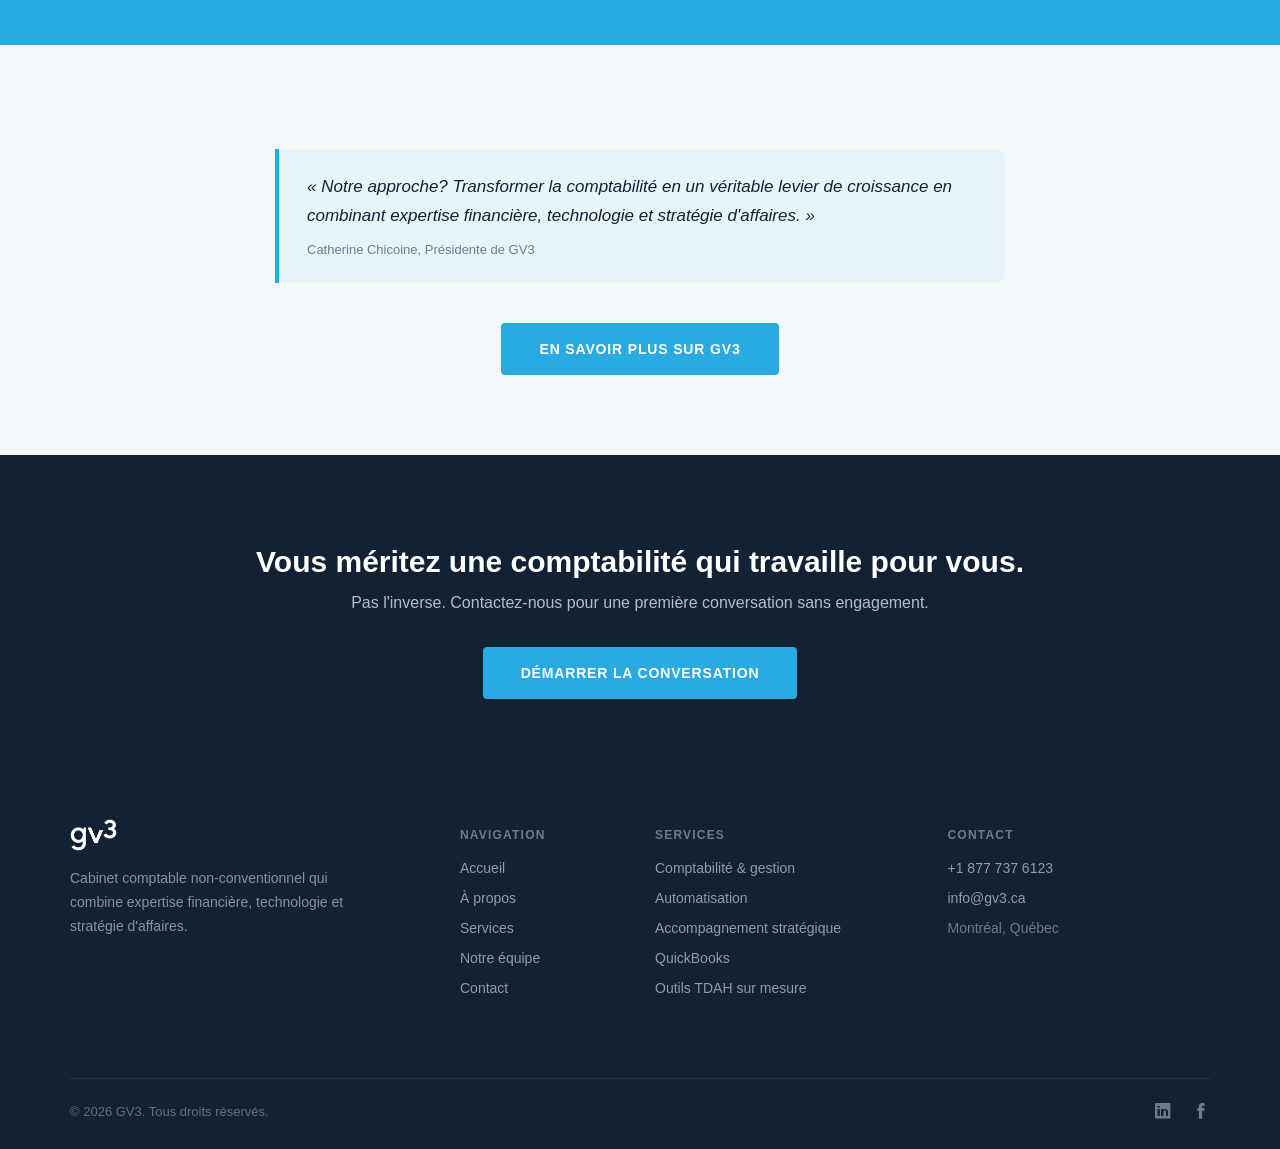
==== commit dc83bb78: "Fix: supprimer em dashes, accompagnement strategique en question Co-authored-by: Cursor <cursoragent" ====
--- a/index.html
+++ b/index.html
@@ -3,7 +3,7 @@
 <head>
   <meta charset="utf-8">
   <meta name="viewport" content="width=device-width, initial-scale=1">
-  <title>GV3 — Plus que des compteux de bines</title>
+  <title>GV3 | Plus que des compteux de bines</title>
   <meta name="description" content="GV3 est un cabinet comptable non-conventionnel spécialisé en comptabilité de gestion, automatisation et stratégie financière pour PME.">
   <link rel="shortcut icon" href="images/logo/favicon.ico">
   <link rel="stylesheet" href="css/bootstrap.min.css">
@@ -33,7 +33,7 @@
 <section class="gv3-hero">
   <div class="container">
     <h1>Plus que des <span>compteux de bines.</span></h1>
-    <p>Nous transformons la comptabilité en levier de croissance — avec expertise financière, technologie et stratégie d'affaires au service des PME québécoises.</p>
+    <p>Nous transformons la comptabilité en levier de croissance grâce à notre expertise financière, technologie et stratégie d'affaires au service des PME québécoises.</p>
     <a href="service.html" class="gv3-btn">Nos services</a>
     <a href="contact.html" class="gv3-btn-outline">Nous contacter</a>
   </div>
@@ -44,7 +44,7 @@
   <div class="container">
     <div class="gv3-section-header">
       <h2>Ce qu'on fait</h2>
-      <p>De la tenue de livres à l'intégration technologique — on couvre tous les angles de votre gestion financière.</p>
+      <p>De la tenue de livres à l'intégration technologique : on couvre tous les angles de votre gestion financière.</p>
     </div>
     <div class="row">
       <div class="col-md-4 col-sm-6 col-xs-12" style="margin-bottom:24px;">
@@ -80,7 +80,7 @@
           <div class="gv3-badge">Nouveau</div>
           <div class="gv3-card-icon"><i class="icofont icofont-light-bulb"></i></div>
           <h3>Outils sur mesure pour entrepreneurs TDAH</h3>
-          <p>Des outils de gestion sur mesure conçus pour le cerveau TDAH — pas l'inverse.</p>
+          <p>Des outils de gestion sur mesure conçus pour le cerveau TDAH, pas l'inverse.</p>
           <a href="service.html#tdah" style="font-size:13px;font-weight:600;color:#29ABE2;display:inline-block;margin-top:12px;">En savoir plus →</a>
         </div>
       </div>
@@ -125,7 +125,7 @@
     <div class="col-md-8 col-md-offset-2">
       <div class="gv3-quote">
         <p>«&nbsp;Notre approche? Transformer la comptabilité en un véritable levier de croissance en combinant expertise financière, technologie et stratégie d'affaires.&nbsp;»</p>
-        <footer>— Catherine Chicoine, Présidente de GV3</footer>
+        <footer>Catherine Chicoine, Présidente de GV3</footer>
       </div>
       <div class="text-center mt-40">
         <a href="about.html" class="gv3-btn">En savoir plus sur GV3</a>
@@ -197,3 +197,4 @@
 
 
 
+
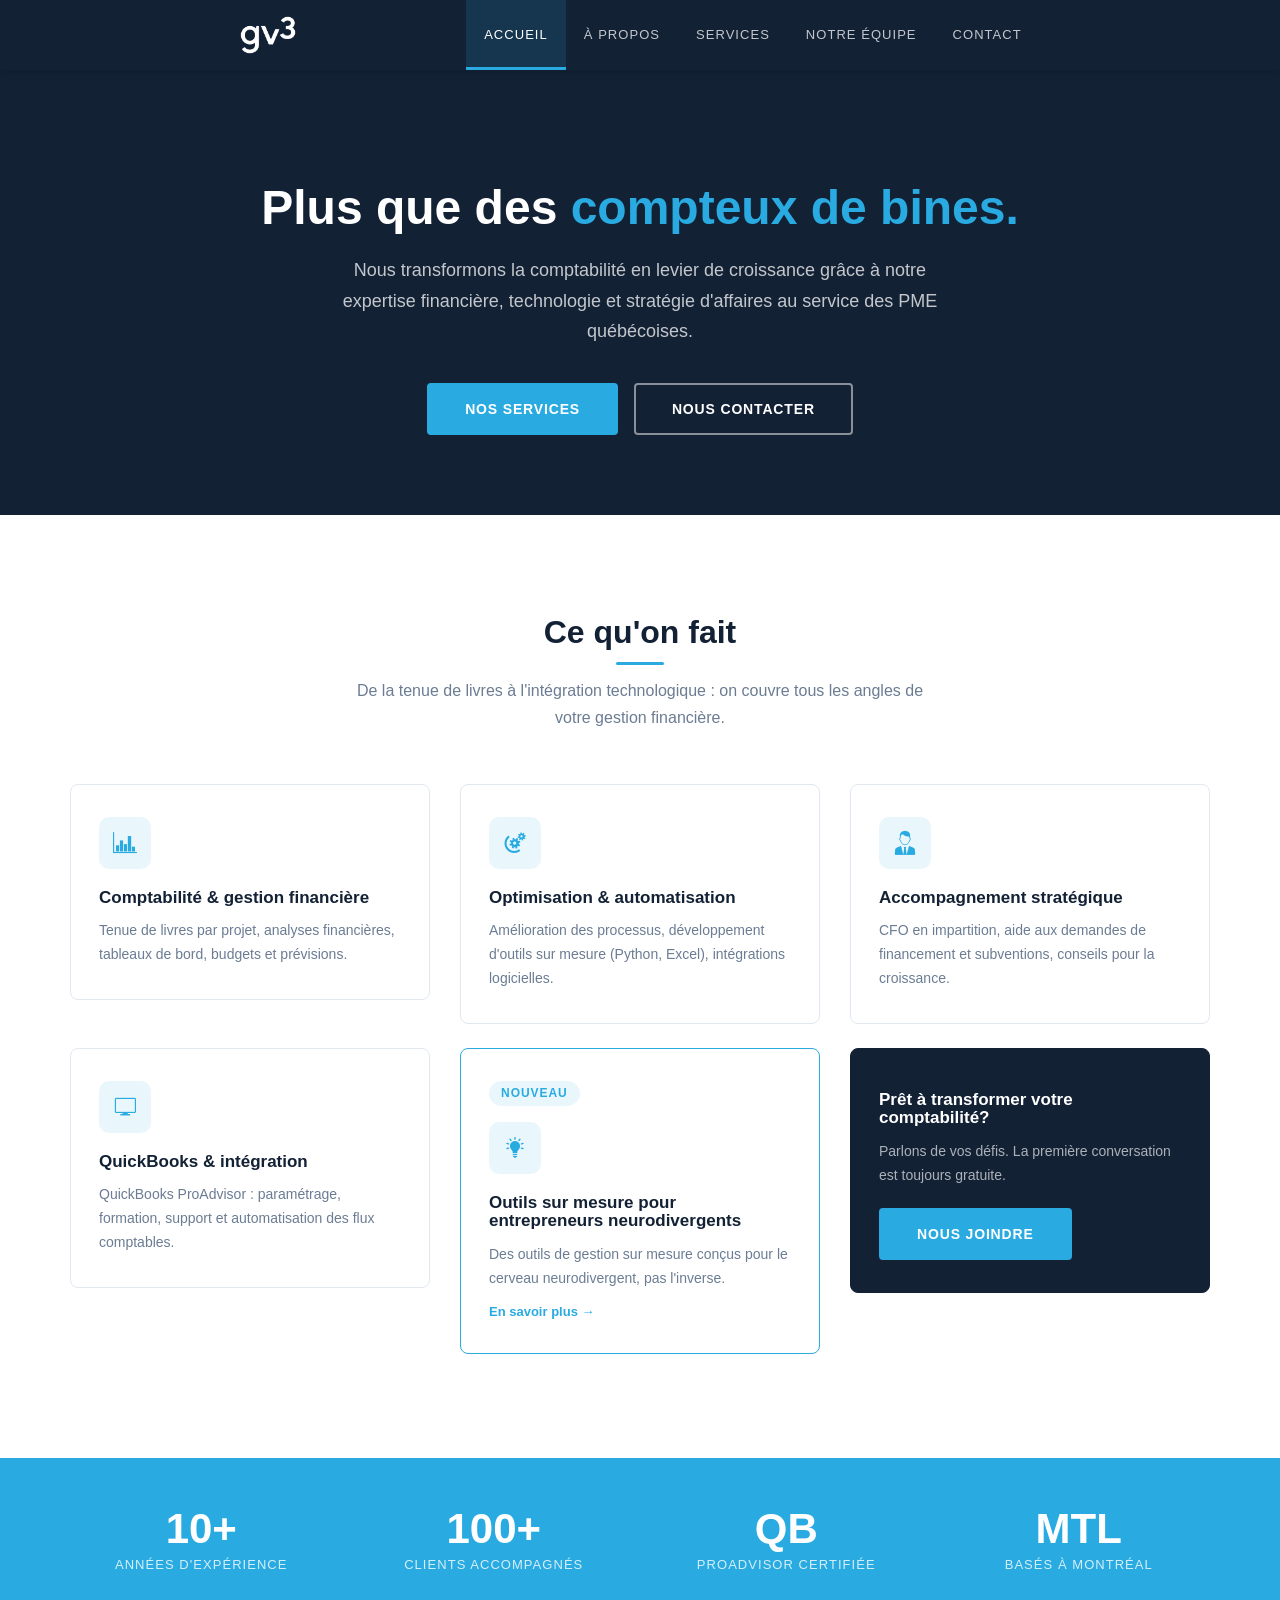
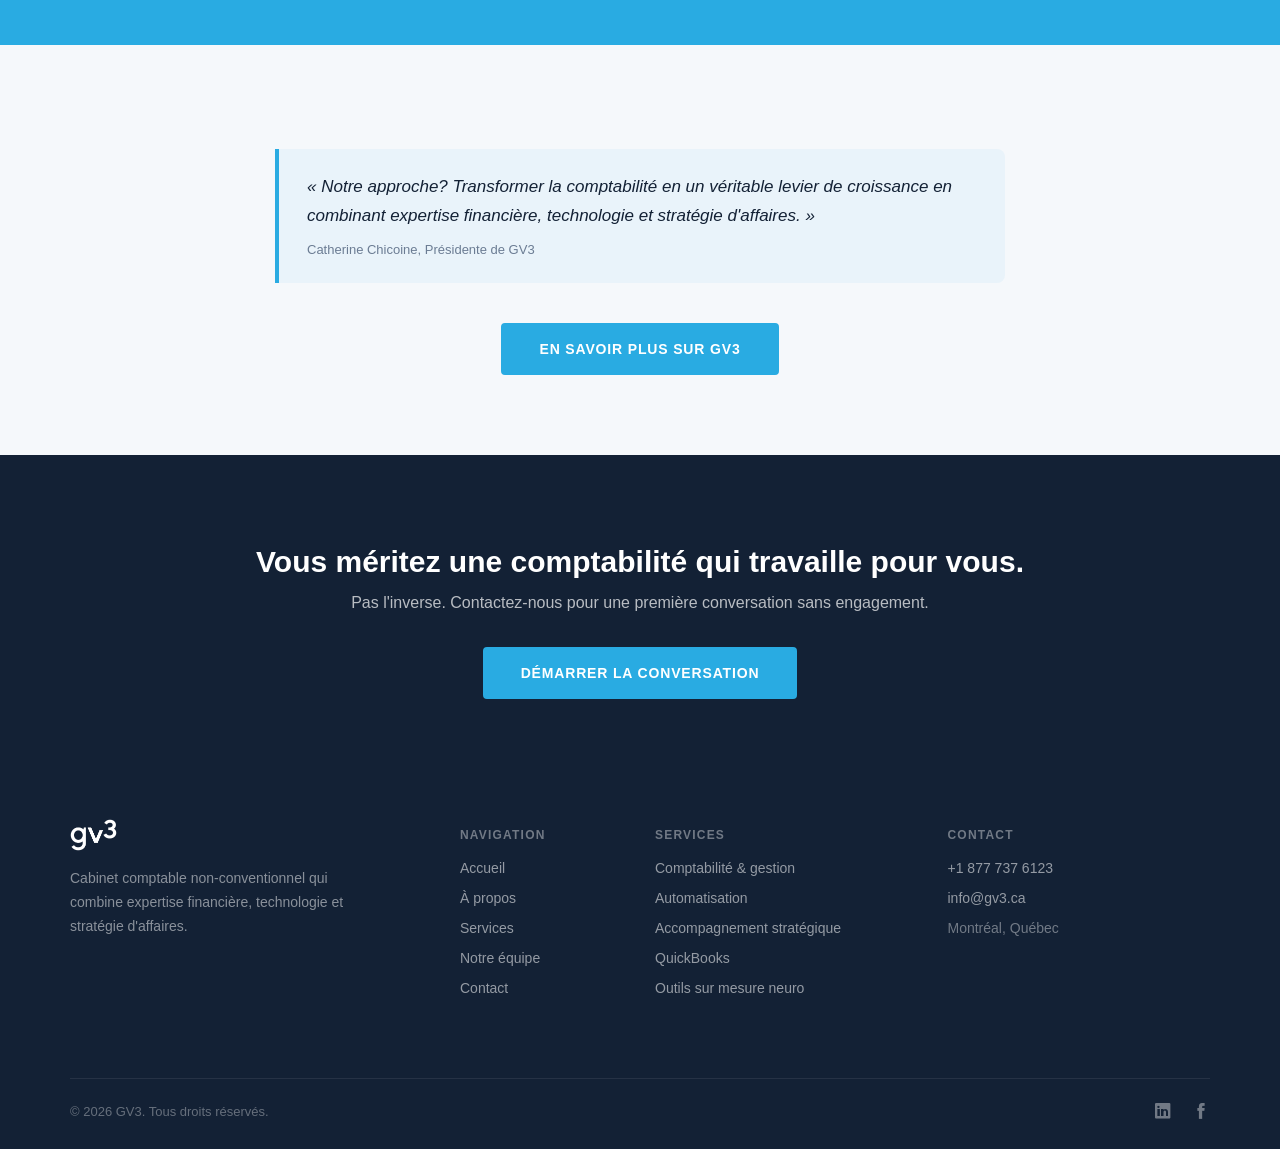
==== commit 586fc97d: "TDAH -> neurodivergent(s) sur tout le site Co-authored-by: Cursor <cursoragent@cursor.com>" ====
--- a/index.html
+++ b/index.html
@@ -79,8 +79,8 @@
         <div class="gv3-card" style="border-color: #29ABE2;">
           <div class="gv3-badge">Nouveau</div>
           <div class="gv3-card-icon"><i class="icofont icofont-light-bulb"></i></div>
-          <h3>Outils sur mesure pour entrepreneurs TDAH</h3>
-          <p>Des outils de gestion sur mesure conçus pour le cerveau TDAH, pas l'inverse.</p>
+  <h3>Outils sur mesure pour entrepreneurs neurodivergents</h3>
+            <p>Des outils de gestion sur mesure conçus pour le cerveau neurodivergent, pas l'inverse.</p>
           <a href="service.html#tdah" style="font-size:13px;font-weight:600;color:#29ABE2;display:inline-block;margin-top:12px;">En savoir plus →</a>
         </div>
       </div>
@@ -168,7 +168,7 @@
           <li><a href="service.html#automatisation">Automatisation</a></li>
           <li><a href="service.html#strategique">Accompagnement stratégique</a></li>
           <li><a href="service.html#quickbooks">QuickBooks</a></li>
-          <li><a href="service.html#tdah">Outils TDAH sur mesure</a></li>
+          <li><a href="service.html#tdah">Outils sur mesure neuro</a></li>
         </ul>
       </div>
       <div class="col-md-3 col-sm-6 col-xs-12" style="margin-bottom:30px;">
